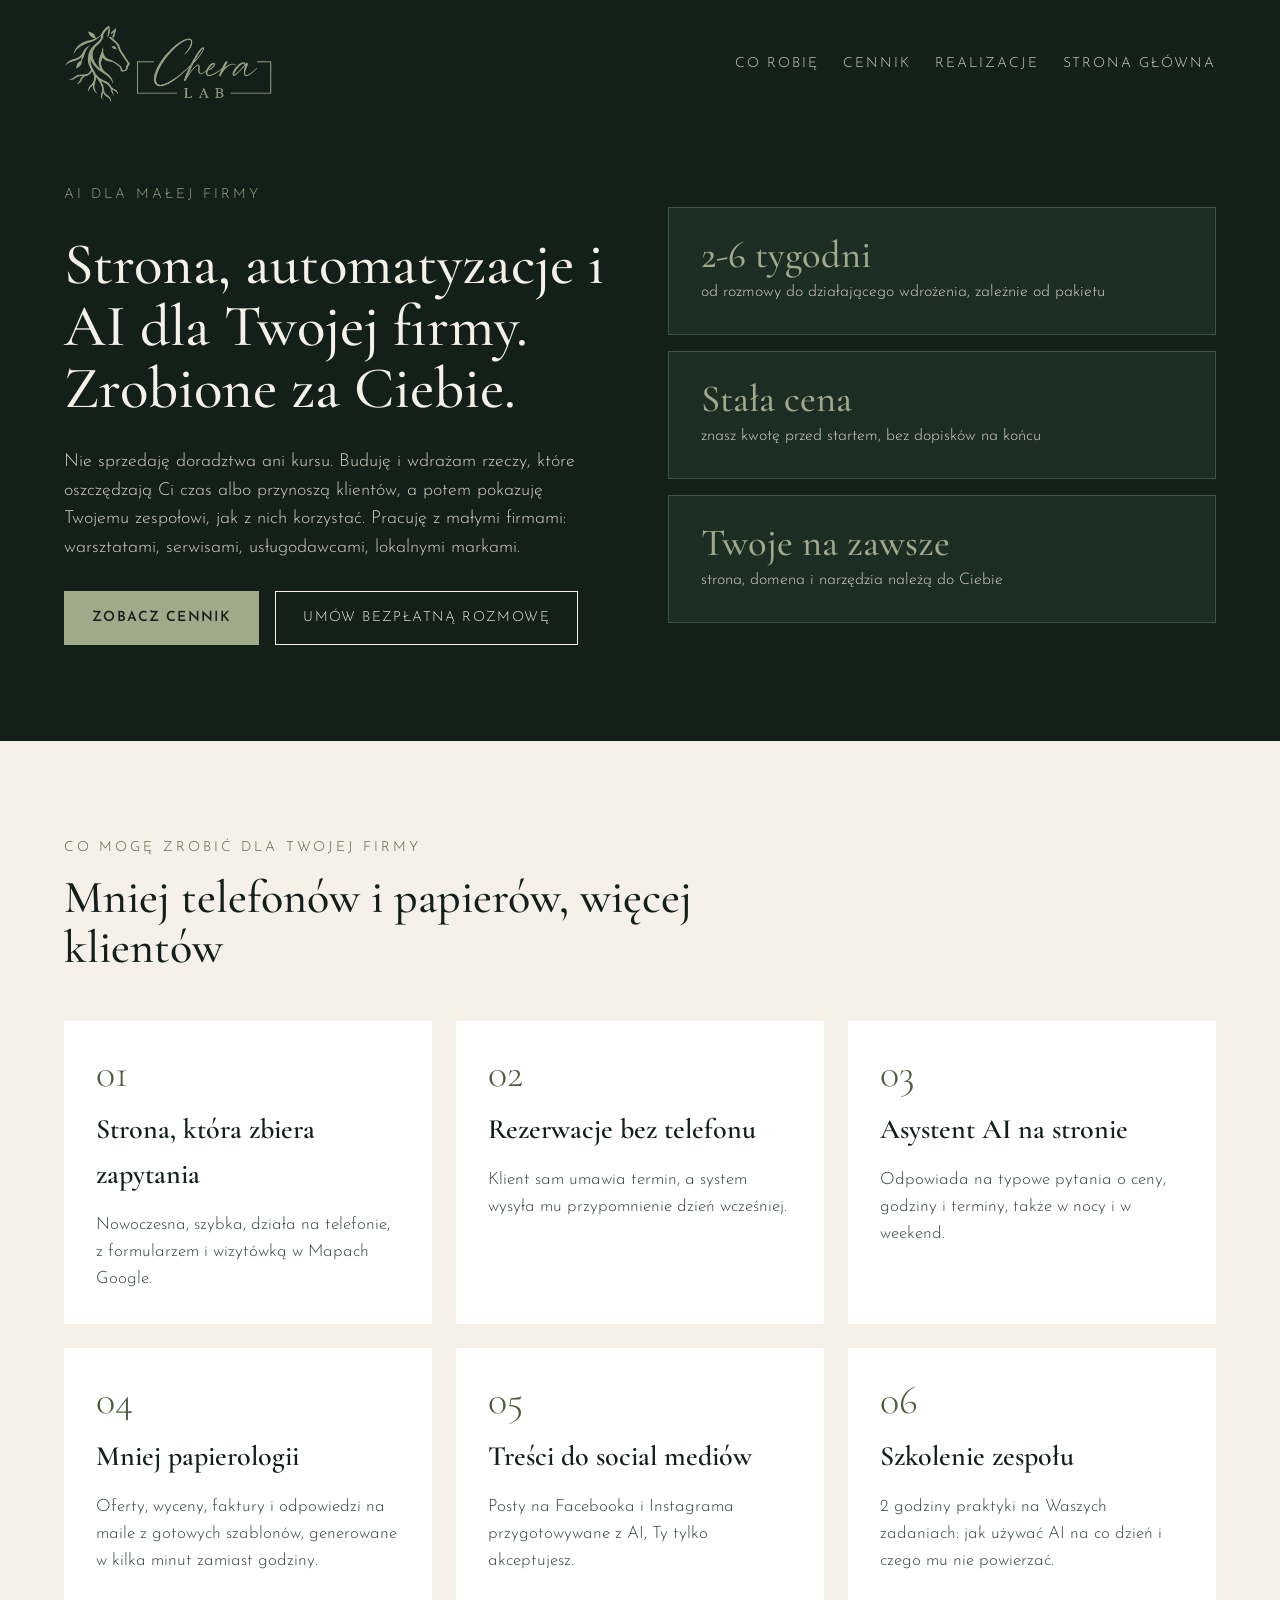
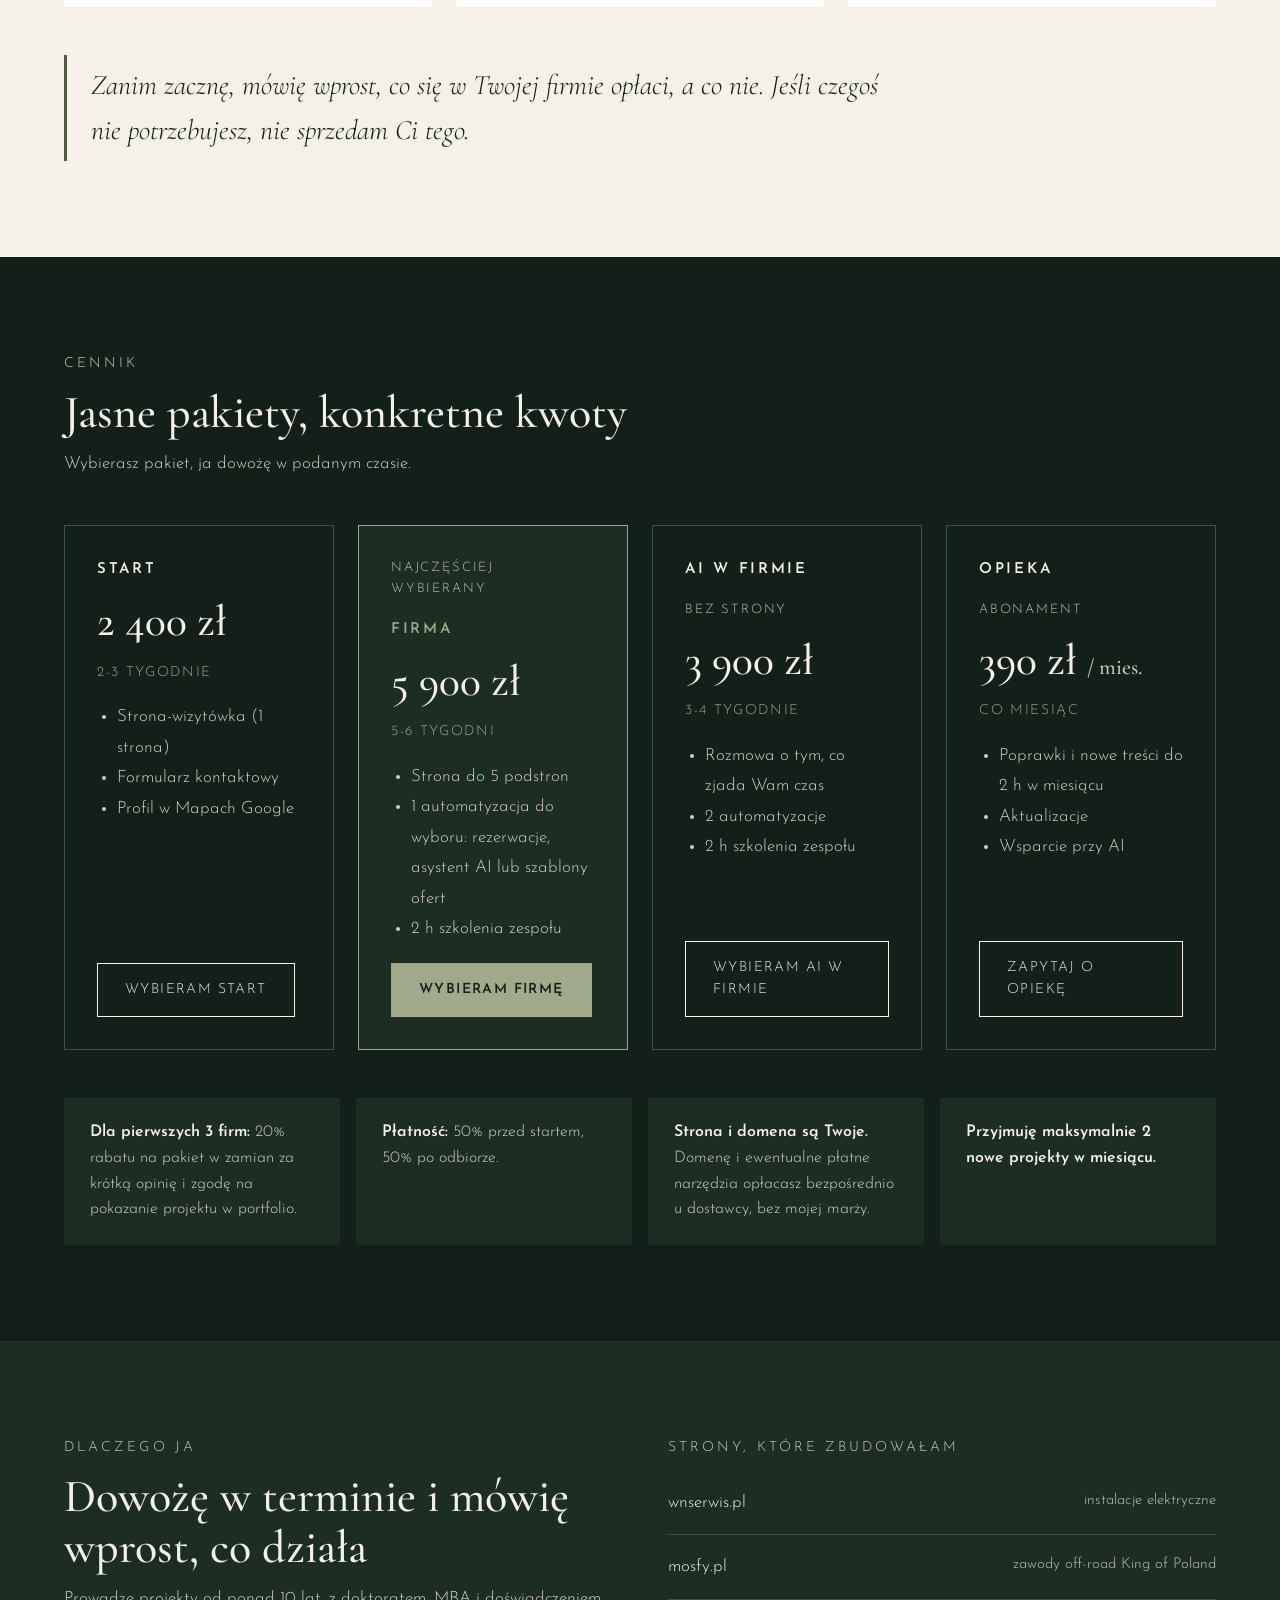
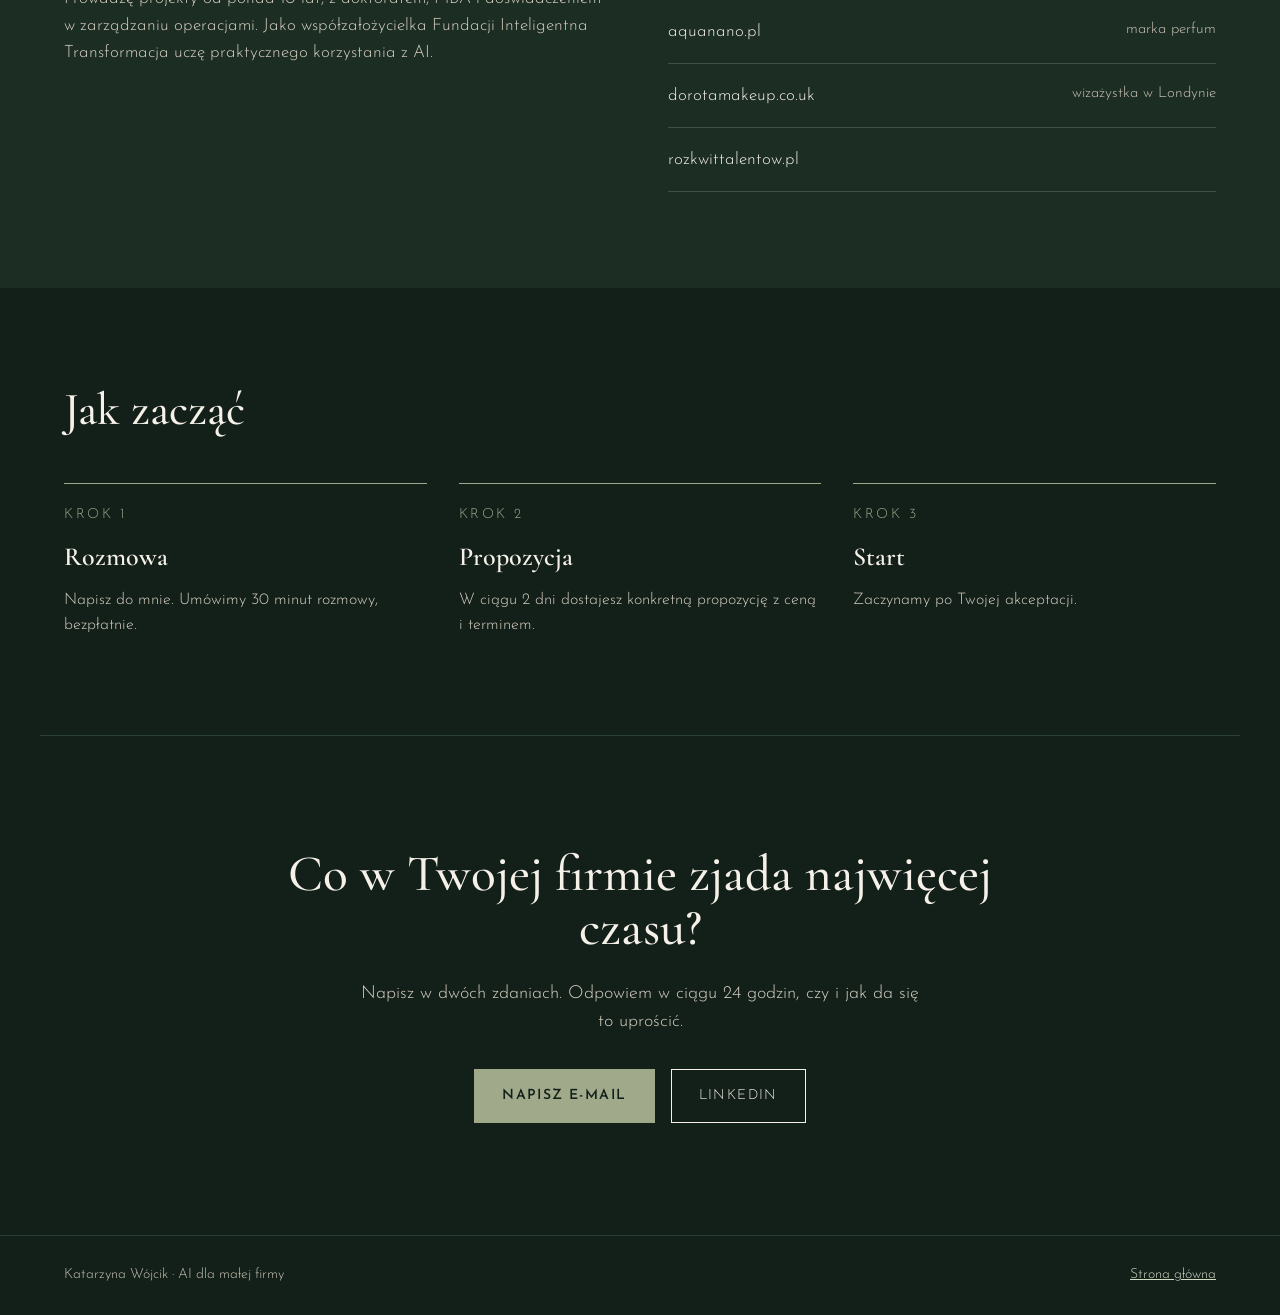
==== ai-dla-firm.html @ c008fa51 "Chera Lab - strona przeniesiona z galeria/strona Co-Authored-By: Claude Opus 5.5 <noreply@anthropic." ====
<!DOCTYPE html>
<html lang="pl">
<head>
<meta charset="UTF-8">
<link rel="icon" type="image/png" href="img/favicon-64.png">
<link rel="apple-touch-icon" href="img/favicon-180.png">
<meta name="viewport" content="width=device-width, initial-scale=1">
<title>AI dla małej firmy · Chera Lab</title>
<meta name="description" content="Strona, automatyzacje i AI dla małej firmy - zrobione za Ciebie, w kilka tygodni, w stałej cenie. Katarzyna Wójcik.">
<meta name="theme-color" content="#13201a">
<link rel="preconnect" href="https://fonts.googleapis.com">
<link rel="preconnect" href="https://fonts.gstatic.com" crossorigin>
<link href="https://fonts.googleapis.com/css2?family=Cormorant+Garamond:ital,wght@0,400;0,500;0,600;1,400&family=Josefin+Sans:wght@300;400;600&display=swap" rel="stylesheet">
<style>
:root{
  --accent:#a0aa8b;
  --bg:#13201a;--bg-2:#1c2d24;--bg-3:#22362b;--bg-4:#2a4033;
  --line:#3c5446;
  --ink:#f5f0e8;--muted:#d6cfc1;--soft:#c9c2b4;
  --cream:#f5f0e8;--brown:#4d5a3c;--text-dark:#33443a;
  --serif:'Cormorant Garamond',Georgia,serif;
  --sans:'Josefin Sans',system-ui,sans-serif;
}
*{box-sizing:border-box;margin:0;padding:0}
html{scroll-behavior:smooth;scroll-padding-top:24px}
body{background:var(--bg);color:var(--ink);font-family:var(--sans);font-weight:300;font-size:17px;line-height:1.6;-webkit-font-smoothing:antialiased}
img{display:block;max-width:100%}
a{color:#d3d9c4}a:hover{color:var(--ink)}
:focus-visible{outline:2px solid var(--accent);outline-offset:3px}
.wrap{max-width:1200px;margin:0 auto;padding-inline:24px}
.eyebrow{font-size:14px;letter-spacing:.22em;text-transform:uppercase;color:var(--accent)}
h1,h2,h3{font-family:var(--serif);font-weight:500}
h2{font-size:clamp(2rem,3.6vw,3rem);line-height:1.1}
.lead{font-size:18px;color:var(--muted);max-width:560px}
.btns{display:flex;flex-wrap:wrap;gap:16px}
.btn{display:inline-block;padding:16px 28px;text-decoration:none;letter-spacing:.1em;text-transform:uppercase;font-size:14px;min-height:48px;transition:background .25s,color .25s,border-color .25s}
.btn.solid{background:var(--accent);color:var(--bg);font-weight:600}
.btn.solid:hover{background:var(--ink);color:var(--bg)}
.btn.line{border:1px solid var(--ink);color:var(--ink);padding:15px 27px}
.btn.line:hover{border-color:var(--accent);color:var(--accent)}

header .wrap{padding-block:24px;display:flex;flex-wrap:wrap;justify-content:space-between;align-items:center;gap:16px}
.brand img{height:80px;width:auto}
nav{display:flex;flex-wrap:wrap;gap:24px;font-size:14px;letter-spacing:.14em;text-transform:uppercase}
nav a{text-decoration:none}
@media (max-width:640px){nav .hide-m{display:none}}

.hero{display:grid;grid-template-columns:repeat(auto-fit,minmax(320px,1fr));gap:56px;align-items:center;padding-block:56px 96px}
.hero-txt{display:flex;flex-direction:column;gap:28px}
.hero h1{font-size:clamp(2.5rem,4.6vw,3.9rem);line-height:1.05}
.motto{font-family:var(--serif);font-style:italic;font-size:22px;color:var(--soft)}
.facts{display:grid;gap:16px}
.facts div{border:1px solid var(--line);background:var(--bg-2);padding:28px 32px;display:flex;flex-direction:column;gap:6px}
.facts b{font-family:var(--serif);font-size:clamp(2rem,3vw,2.6rem);font-weight:500;line-height:1;color:var(--accent)}
.facts span{color:var(--muted);font-size:16px}

.light{background:var(--cream);color:var(--bg)}
.light .wrap{padding-block:96px;display:flex;flex-direction:column;gap:48px}
.light .eyebrow{color:var(--brown)}
.sec-head{display:flex;flex-direction:column;gap:12px;max-width:720px}
.types{display:grid;grid-template-columns:repeat(auto-fit,minmax(280px,1fr));gap:24px}
.types article{background:#fff;padding:32px;display:flex;flex-direction:column;gap:14px}
.types .n{font-family:var(--serif);font-size:40px;color:var(--brown);line-height:1}
.types h3{font-weight:600;font-size:28px}
.types p{color:var(--text-dark)}
.honest{border-left:3px solid var(--brown);padding:8px 0 8px 24px;font-family:var(--serif);font-size:clamp(1.4rem,2.2vw,1.8rem);font-style:italic;max-width:820px}

.pakiety{padding-block:96px;display:flex;flex-direction:column;gap:48px}
.pakiety .sec-head p{color:var(--muted)}
.packs{display:grid;grid-template-columns:repeat(auto-fit,minmax(250px,1fr));gap:24px}
.pack{border:1px solid var(--line);padding:32px;display:flex;flex-direction:column;gap:18px}
.pack.star{border-color:var(--accent);background:var(--bg-2)}
.pack h4{font-size:15px;letter-spacing:.18em;text-transform:uppercase;font-weight:600}
.pack .tag{font-size:13px;letter-spacing:.14em;text-transform:uppercase;color:var(--soft)}
.pack.star h4{color:var(--accent)}
.price{font-family:var(--serif);font-size:clamp(2.2rem,3.4vw,2.75rem);font-weight:500;line-height:1;white-space:nowrap}
.price small{font-size:.5em;color:var(--muted)}
.time{font-size:14px;letter-spacing:.12em;text-transform:uppercase;color:var(--accent)}
.pack ul{padding-left:20px;line-height:1.8;color:var(--muted);flex-grow:1}
.pack .btn{align-self:flex-start}
.rules{list-style:none;display:grid;grid-template-columns:repeat(auto-fit,minmax(260px,1fr));gap:16px}
.rules li{background:var(--bg-2);padding:22px 26px;color:var(--muted);font-size:16px}
.rules b{color:var(--ink);font-weight:600}

.ja{background:var(--bg-2)}
.ja .wrap{padding-block:96px;display:grid;grid-template-columns:repeat(auto-fit,minmax(320px,1fr));gap:56px;align-items:start}
.ja p{color:var(--muted)}
.real{list-style:none;display:flex;flex-direction:column}
.real li{border-bottom:1px solid var(--line)}
.real a{display:flex;justify-content:space-between;gap:16px;padding:18px 0;text-decoration:none;color:var(--ink)}
.real a:hover{color:var(--accent)}
.real span{color:var(--soft);font-size:15px;text-align:right}

.jak .wrap{padding-block:96px;display:flex;flex-direction:column;gap:48px}
.steps{list-style:none;display:grid;grid-template-columns:repeat(auto-fit,minmax(240px,1fr));gap:32px}
.steps li{display:flex;flex-direction:column;gap:10px;border-top:1px solid var(--accent);padding-top:20px}
.steps .k{font-size:14px;letter-spacing:.18em;color:var(--accent)}
.steps strong{font-family:var(--serif);font-size:26px;font-weight:600}
.steps span:last-child{font-size:16px;color:var(--muted)}

.kontakt{padding-block:112px;display:flex;flex-direction:column;align-items:center;text-align:center;gap:24px;border-top:1px solid var(--bg-4)}
.kontakt h2{font-size:clamp(2.2rem,4vw,3.4rem);max-width:760px;line-height:1.05}
.kontakt p{color:var(--muted);max-width:560px;font-size:18px}
.kontakt .btns{justify-content:center;padding-top:8px}
footer{border-top:1px solid var(--bg-4)}
footer .wrap{padding-block:28px;display:flex;flex-wrap:wrap;justify-content:space-between;gap:12px;font-size:14px;color:var(--soft)}
</style>
</head>
<body>

<header>
  <div class="wrap">
    <a class="brand" href="index.html"><img src="img/logo-chera-lab-poziome.png" alt="Chera Lab - strona główna" width="1571" height="600"></a>
    <nav aria-label="Menu">
      <a class="hide-m" href="#co-robie">Co robię</a>
      <a class="hide-m" href="#cennik">Cennik</a>
      <a class="hide-m" href="#dlaczego-ja">Realizacje</a>
      <a href="index.html">Strona główna</a>
    </nav>
  </div>
</header>

<main>
<section class="wrap hero">
  <div class="hero-txt">
    <p class="eyebrow">AI dla małej firmy</p>
    <h1>Strona, automatyzacje i AI dla Twojej firmy. Zrobione za Ciebie.</h1>
    <p class="lead">Nie sprzedaję doradztwa ani kursu. Buduję i wdrażam rzeczy, które oszczędzają Ci czas albo przynoszą klientów, a potem pokazuję Twojemu zespołowi, jak z nich korzystać. Pracuję z małymi firmami: warsztatami, serwisami, usługodawcami, lokalnymi markami.</p>
    <div class="btns">
      <a class="btn solid" href="#cennik">Zobacz cennik</a>
      <a class="btn line" href="#kontakt">Umów bezpłatną rozmowę</a>
    </div>
  </div>
  <div class="facts">
    <div><b>2-6 tygodni</b><span>od rozmowy do działającego wdrożenia, zależnie od pakietu</span></div>
    <div><b>Stała cena</b><span>znasz kwotę przed startem, bez dopisków na końcu</span></div>
    <div><b>Twoje na zawsze</b><span>strona, domena i narzędzia należą do Ciebie</span></div>
  </div>
</section>

<section class="light" id="co-robie">
  <div class="wrap">
    <div class="sec-head">
      <p class="eyebrow">Co mogę zrobić dla Twojej firmy</p>
      <h2>Mniej telefonów i papierów, więcej klientów</h2>
    </div>
    <div class="types">
      <article><p class="n">01</p><h3>Strona, która zbiera zapytania</h3><p>Nowoczesna, szybka, działa na telefonie, z formularzem i wizytówką w Mapach Google.</p></article>
      <article><p class="n">02</p><h3>Rezerwacje bez telefonu</h3><p>Klient sam umawia termin, a system wysyła mu przypomnienie dzień wcześniej.</p></article>
      <article><p class="n">03</p><h3>Asystent AI na stronie</h3><p>Odpowiada na typowe pytania o ceny, godziny i terminy, także w nocy i w weekend.</p></article>
      <article><p class="n">04</p><h3>Mniej papierologii</h3><p>Oferty, wyceny, faktury i odpowiedzi na maile z gotowych szablonów, generowane w kilka minut zamiast godziny.</p></article>
      <article><p class="n">05</p><h3>Treści do social mediów</h3><p>Posty na Facebooka i Instagrama przygotowywane z AI, Ty tylko akceptujesz.</p></article>
      <article><p class="n">06</p><h3>Szkolenie zespołu</h3><p>2 godziny praktyki na Waszych zadaniach: jak używać AI na co dzień i czego mu nie powierzać.</p></article>
    </div>
    <p class="honest">Zanim zacznę, mówię wprost, co się w Twojej firmie opłaci, a co nie. Jeśli czegoś nie potrzebujesz, nie sprzedam Ci tego.</p>
  </div>
</section>

<section class="wrap pakiety" id="cennik">
  <div class="sec-head">
    <p class="eyebrow">Cennik</p>
    <h2>Jasne pakiety, konkretne kwoty</h2>
    <p>Wybierasz pakiet, ja dowożę w podanym czasie.</p>
  </div>
  <div class="packs">
    <article class="pack">
      <h4>Start</h4>
      <p class="price">2 400 zł</p>
      <p class="time">2-3 tygodnie</p>
      <ul><li>Strona-wizytówka (1 strona)</li><li>Formularz kontaktowy</li><li>Profil w Mapach Google</li></ul>
      <a class="btn line" href="mailto:katarzynawojcik1@gmail.com?subject=AI%20dla%20mojej%20firmy%20-%20pakiet%20Start">Wybieram Start</a>
    </article>
    <article class="pack star">
      <p class="tag">Najczęściej wybierany</p>
      <h4>Firma</h4>
      <p class="price">5 900 zł</p>
      <p class="time">5-6 tygodni</p>
      <ul><li>Strona do 5 podstron</li><li>1 automatyzacja do wyboru: rezerwacje, asystent AI lub szablony ofert</li><li>2 h szkolenia zespołu</li></ul>
      <a class="btn solid" href="mailto:katarzynawojcik1@gmail.com?subject=AI%20dla%20mojej%20firmy%20-%20pakiet%20Firma">Wybieram Firmę</a>
    </article>
    <article class="pack">
      <h4>AI w firmie</h4>
      <p class="tag">bez strony</p>
      <p class="price">3 900 zł</p>
      <p class="time">3-4 tygodnie</p>
      <ul><li>Rozmowa o tym, co zjada Wam czas</li><li>2 automatyzacje</li><li>2 h szkolenia zespołu</li></ul>
      <a class="btn line" href="mailto:katarzynawojcik1@gmail.com?subject=AI%20dla%20mojej%20firmy%20-%20pakiet%20AI%20w%20firmie">Wybieram AI w firmie</a>
    </article>
    <article class="pack">
      <h4>Opieka</h4>
      <p class="tag">abonament</p>
      <p class="price">390 zł <small>/ mies.</small></p>
      <p class="time">co miesiąc</p>
      <ul><li>Poprawki i nowe treści do 2 h w miesiącu</li><li>Aktualizacje</li><li>Wsparcie przy AI</li></ul>
      <a class="btn line" href="mailto:katarzynawojcik1@gmail.com?subject=AI%20dla%20mojej%20firmy%20-%20Opieka">Zapytaj o opiekę</a>
    </article>
  </div>
  <ul class="rules">
    <li><b>Dla pierwszych 3 firm:</b> 20% rabatu na pakiet w zamian za krótką opinię i zgodę na pokazanie projektu w portfolio.</li>
    <li><b>Płatność:</b> 50% przed startem, 50% po odbiorze.</li>
    <li><b>Strona i domena są Twoje.</b> Domenę i ewentualne płatne narzędzia opłacasz bezpośrednio u dostawcy, bez mojej marży.</li>
    <li><b>Przyjmuję maksymalnie 2 nowe projekty w miesiącu.</b></li>
  </ul>
</section>

<section class="ja" id="dlaczego-ja">
  <div class="wrap">
    <div class="sec-head">
      <p class="eyebrow">Dlaczego ja</p>
      <h2>Dowożę w terminie i mówię wprost, co działa</h2>
      <p>Prowadzę projekty od ponad 10 lat, z doktoratem, MBA i doświadczeniem w zarządzaniu operacjami. Jako współzałożycielka Fundacji Inteligentna Transformacja uczę praktycznego korzystania z AI.</p>
    </div>
    <div>
      <p class="eyebrow" style="margin-bottom:12px">Strony, które zbudowałam</p>
      <ul class="real">
        <li><a href="https://wnserwis.pl" target="_blank" rel="noopener">wnserwis.pl <span>instalacje elektryczne</span></a></li>
        <li><a href="https://mosfy.pl" target="_blank" rel="noopener">mosfy.pl <span>zawody off-road King of Poland</span></a></li>
        <li><a href="https://aquanano.pl" target="_blank" rel="noopener">aquanano.pl <span>marka perfum</span></a></li>
        <li><a href="https://dorotamakeup.co.uk" target="_blank" rel="noopener">dorotamakeup.co.uk <span>wizażystka w Londynie</span></a></li>
        <li><a href="https://rozkwittalentow.pl" target="_blank" rel="noopener">rozkwittalentow.pl <span></span></a></li>
      </ul>
    </div>
  </div>
</section>

<section class="jak">
  <div class="wrap">
    <h2>Jak zacząć</h2>
    <ol class="steps">
      <li><span class="k">KROK 1</span><strong>Rozmowa</strong><span>Napisz do mnie. Umówimy 30 minut rozmowy, bezpłatnie.</span></li>
      <li><span class="k">KROK 2</span><strong>Propozycja</strong><span>W ciągu 2 dni dostajesz konkretną propozycję z ceną i terminem.</span></li>
      <li><span class="k">KROK 3</span><strong>Start</strong><span>Zaczynamy po Twojej akceptacji.</span></li>
    </ol>
  </div>
</section>

<section class="wrap kontakt" id="kontakt">
  <h2>Co w Twojej firmie zjada najwięcej czasu?</h2>
  <p>Napisz w dwóch zdaniach. Odpowiem w ciągu 24 godzin, czy i jak da się to uprościć.</p>
  <div class="btns">
    <a class="btn solid" href="mailto:katarzynawojcik1@gmail.com?subject=AI%20dla%20mojej%20firmy">Napisz e-mail</a>
    <a class="btn line" href="https://www.linkedin.com/in/katarzynawojcik1">LinkedIn</a>
  </div>
</section>
</main>

<footer>
  <div class="wrap">
    <span>Katarzyna Wójcik · AI dla małej firmy</span>
    <a href="index.html">Strona główna</a>
  </div>
</footer>
</body>
</html>
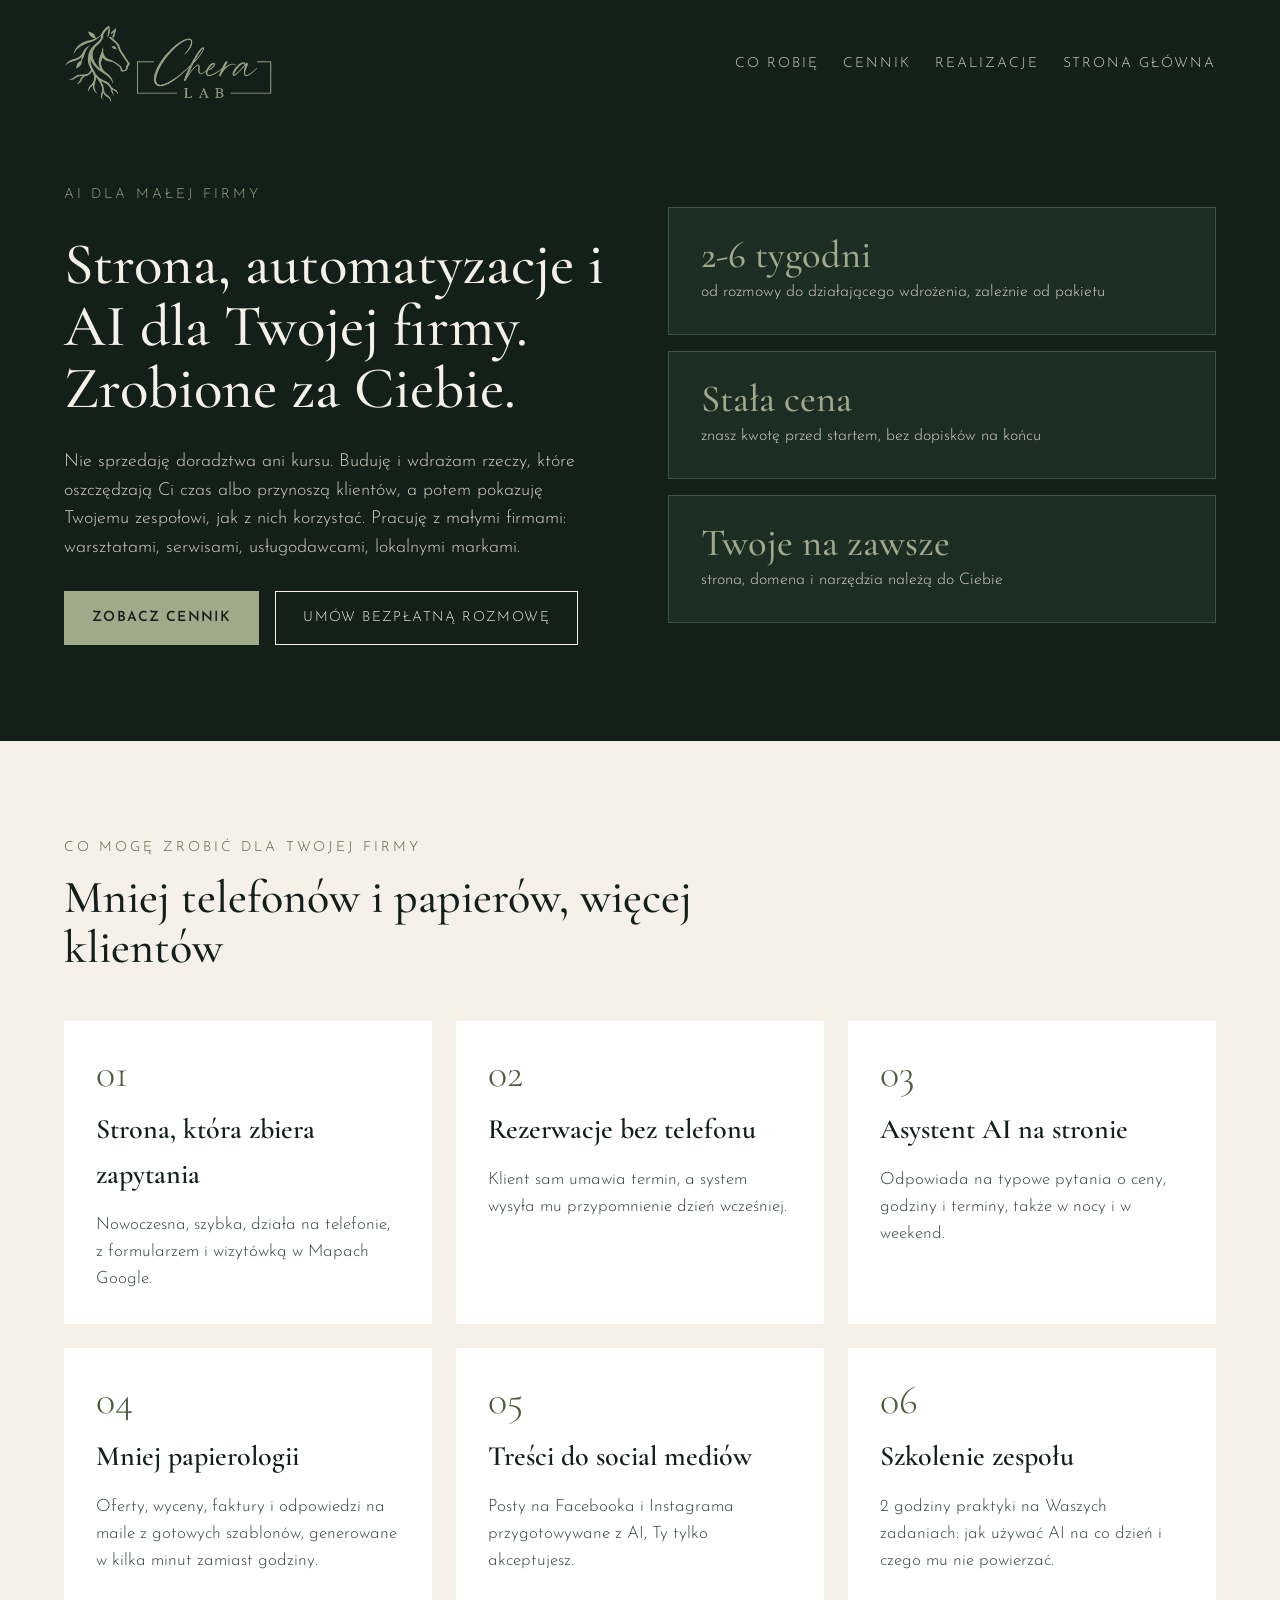
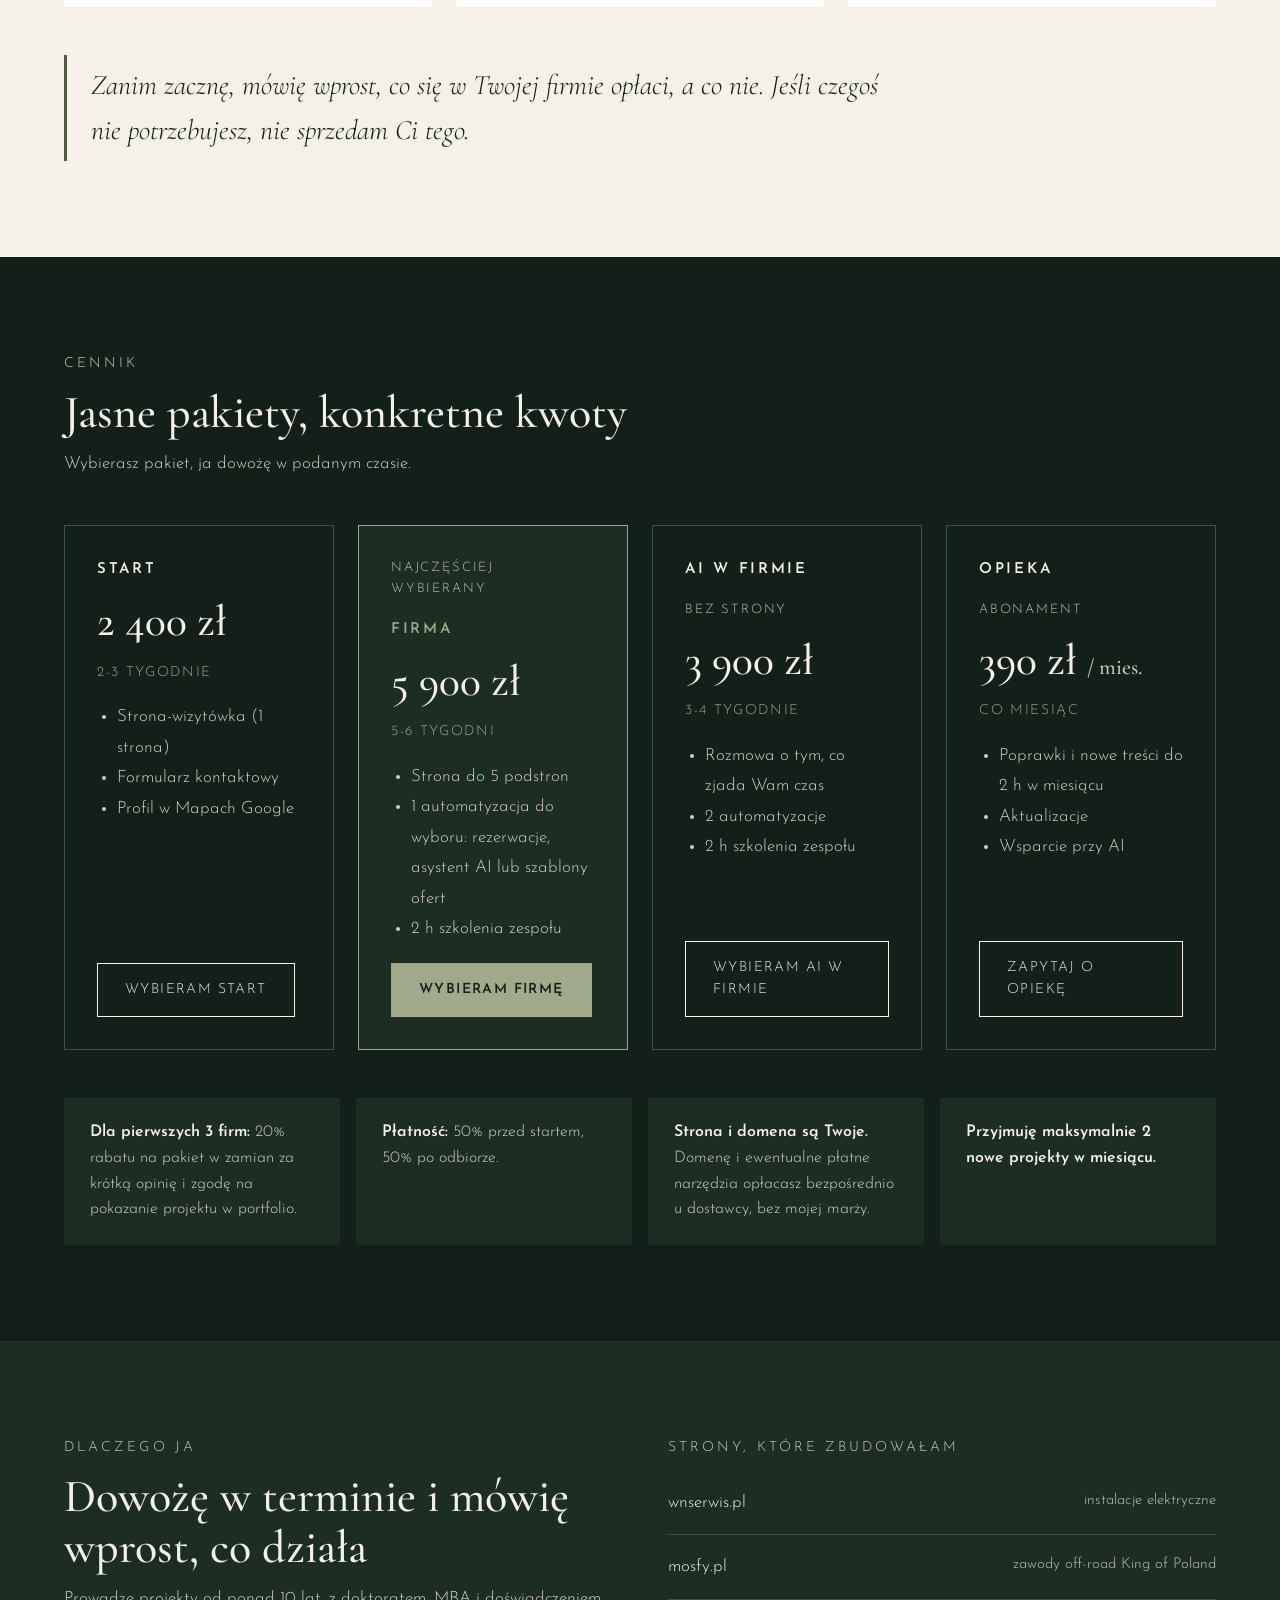
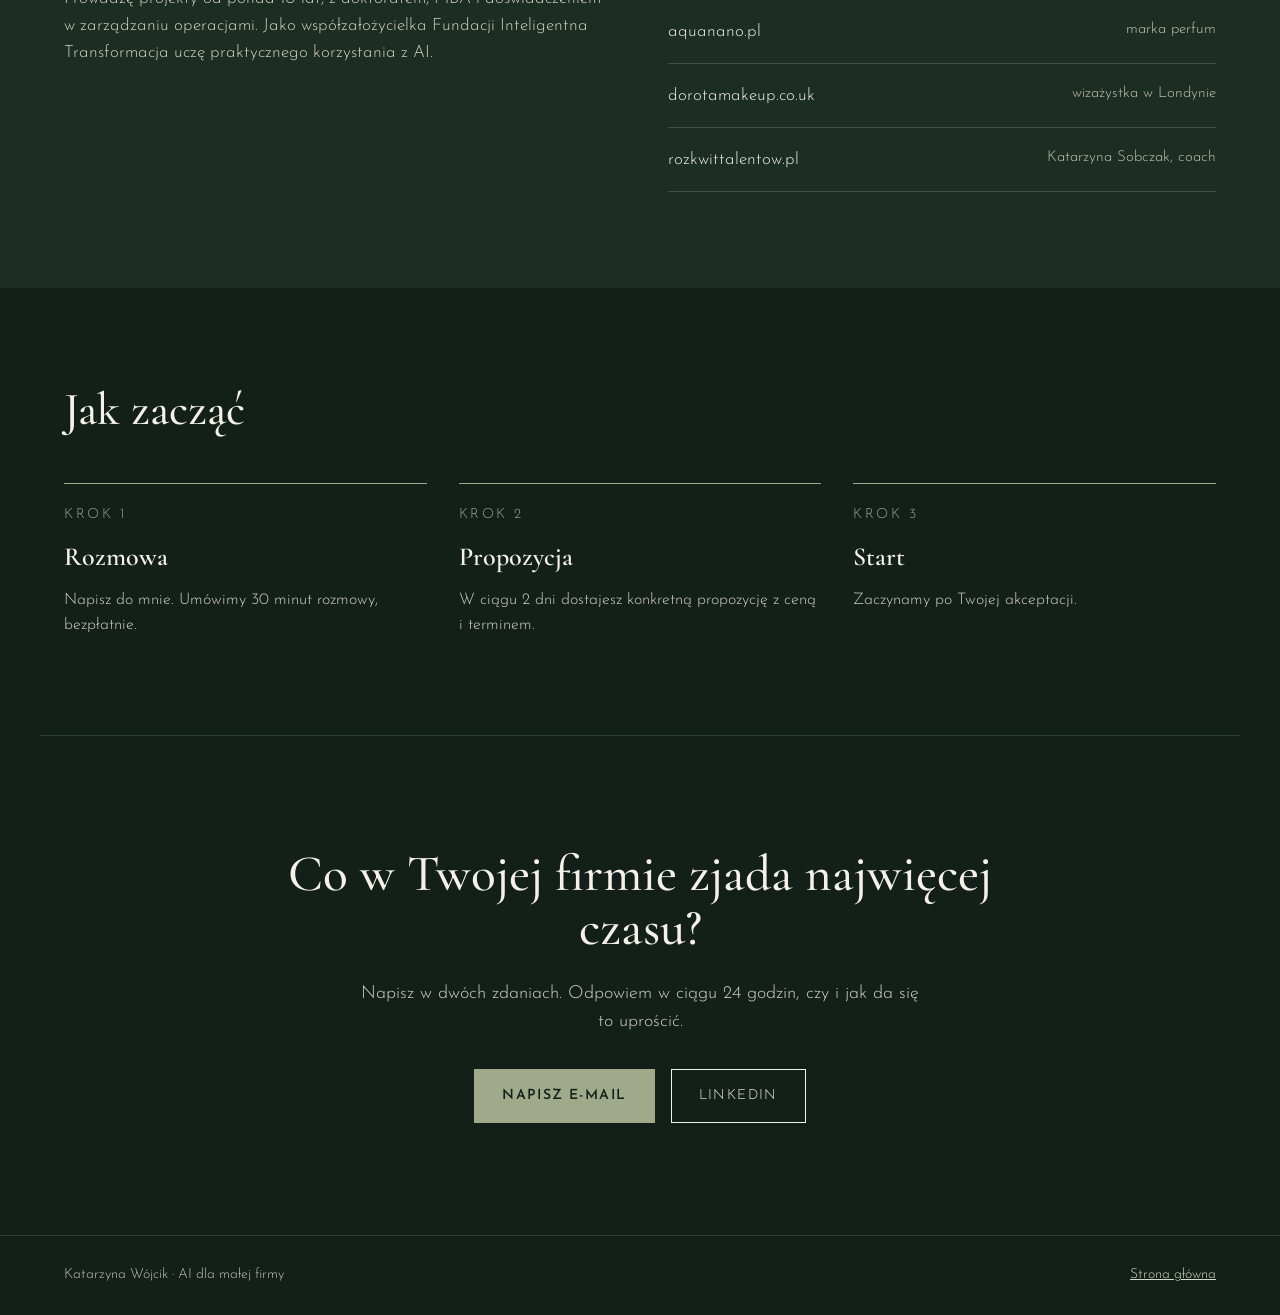
==== commit 42af7b38: "Hero: zdjęcie bez tła połączone ze znakiem, O mnie i rubryka razem, logo Web Design, Rozkwit Talentó" ====
--- a/ai-dla-firm.html
+++ b/ai-dla-firm.html
@@ -217,7 +217,7 @@
         <li><a href="https://mosfy.pl" target="_blank" rel="noopener">mosfy.pl <span>zawody off-road King of Poland</span></a></li>
         <li><a href="https://aquanano.pl" target="_blank" rel="noopener">aquanano.pl <span>marka perfum</span></a></li>
         <li><a href="https://dorotamakeup.co.uk" target="_blank" rel="noopener">dorotamakeup.co.uk <span>wizażystka w Londynie</span></a></li>
-        <li><a href="https://rozkwittalentow.pl" target="_blank" rel="noopener">rozkwittalentow.pl <span></span></a></li>
+        <li><a href="https://rozkwittalentow.pl" target="_blank" rel="noopener">rozkwittalentow.pl <span>Katarzyna Sobczak, coach</span></a></li>
       </ul>
     </div>
   </div>
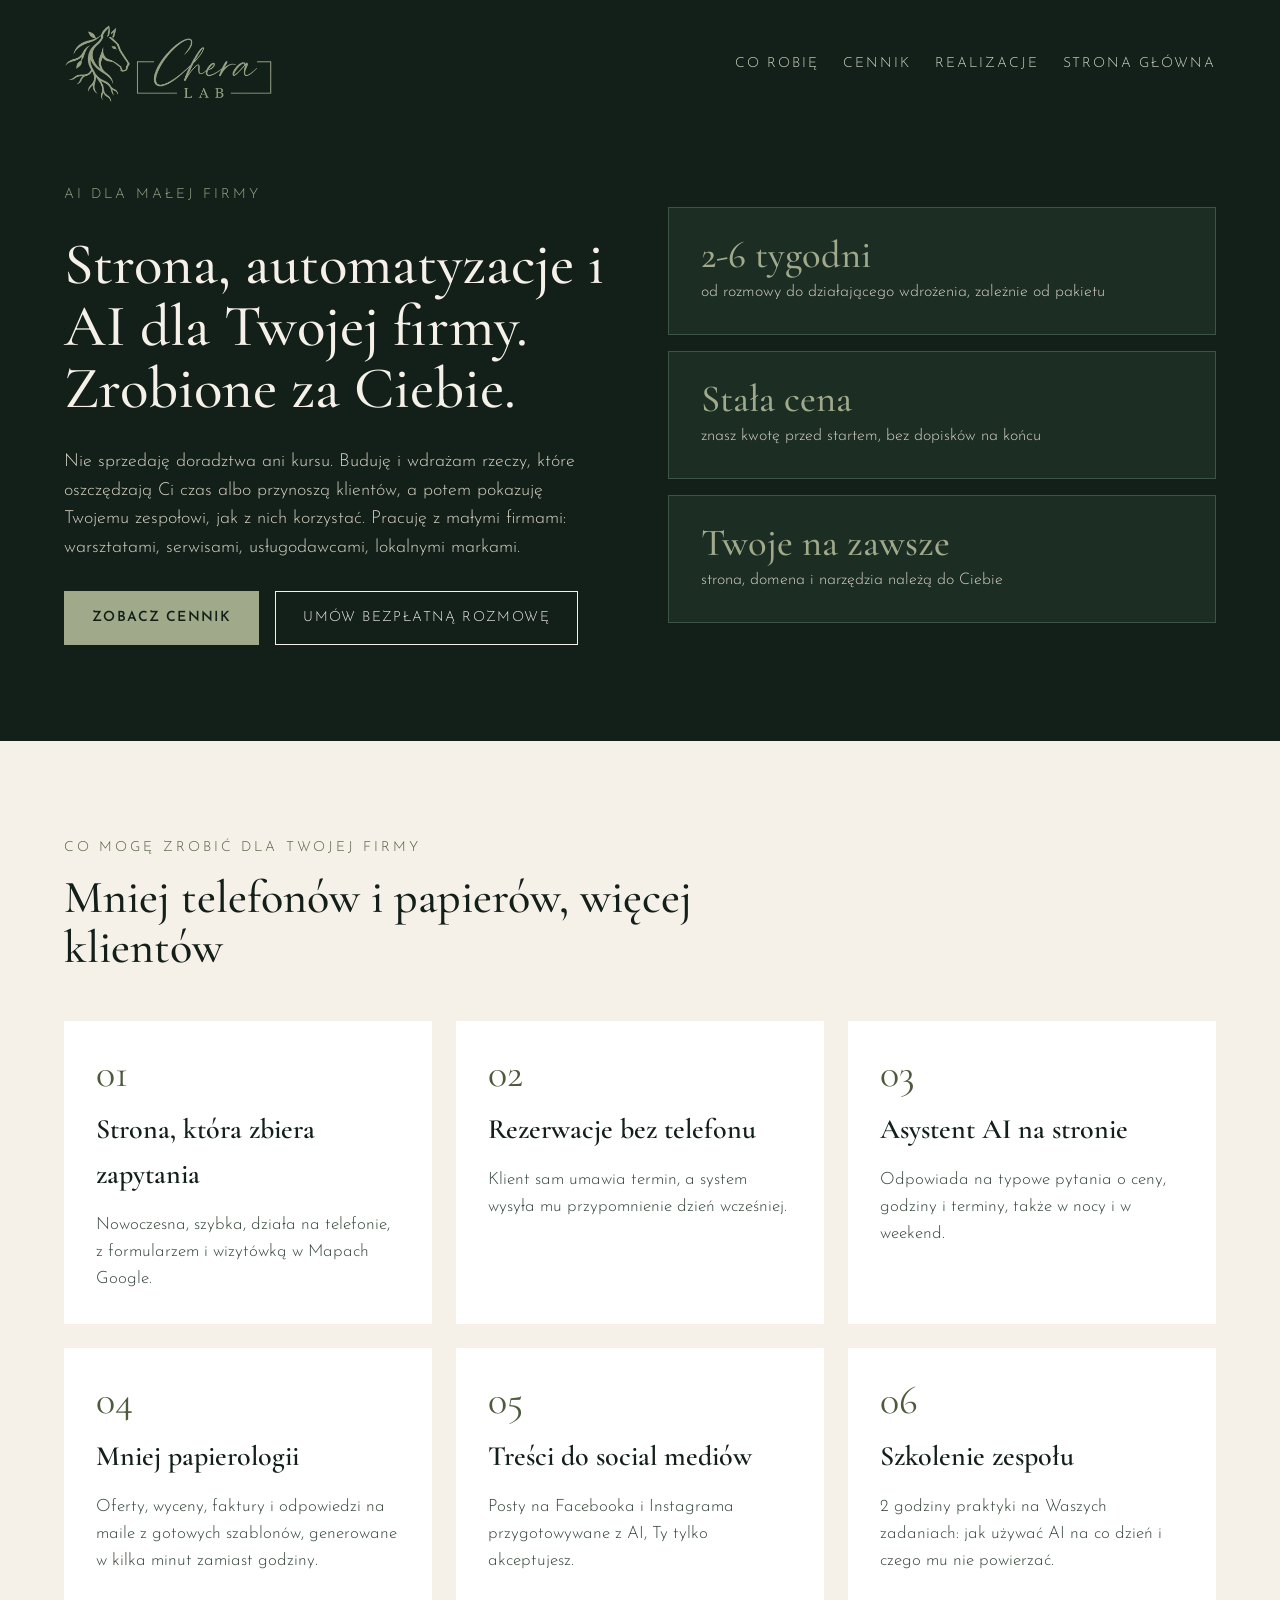
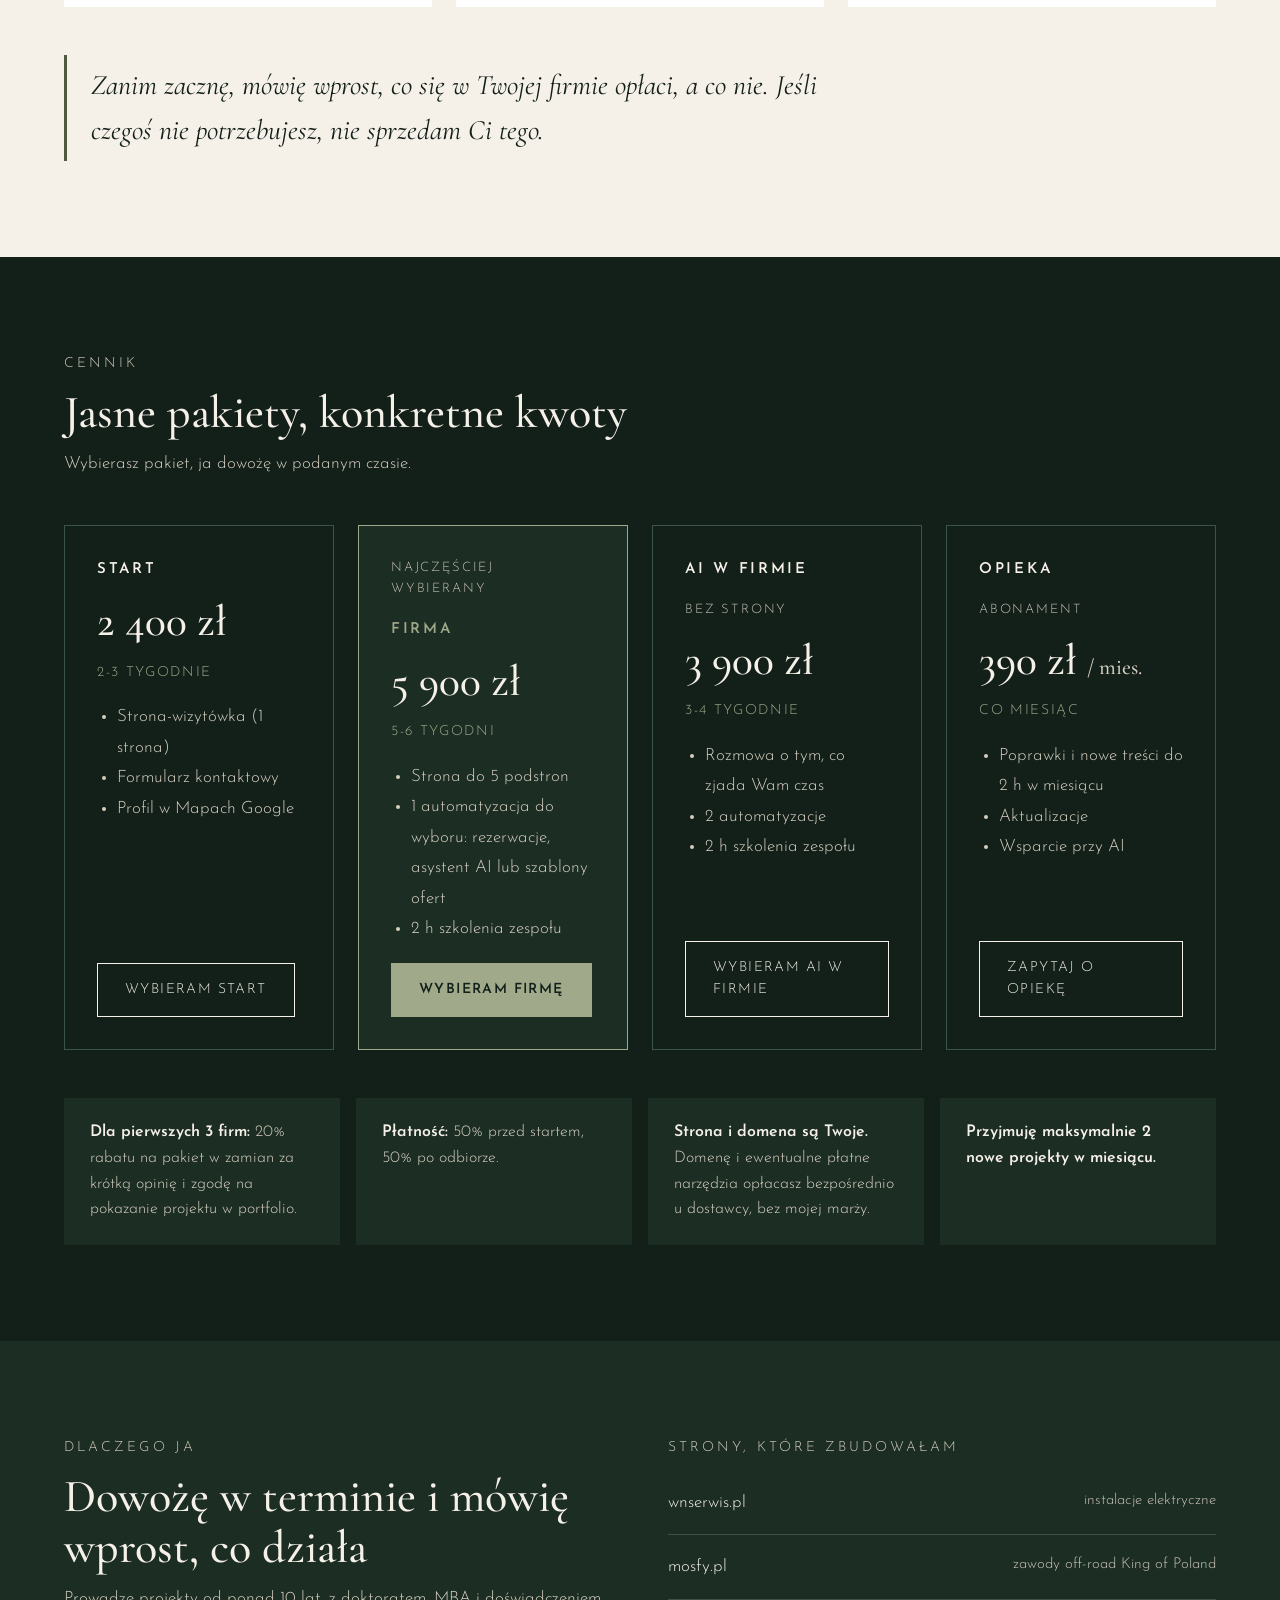
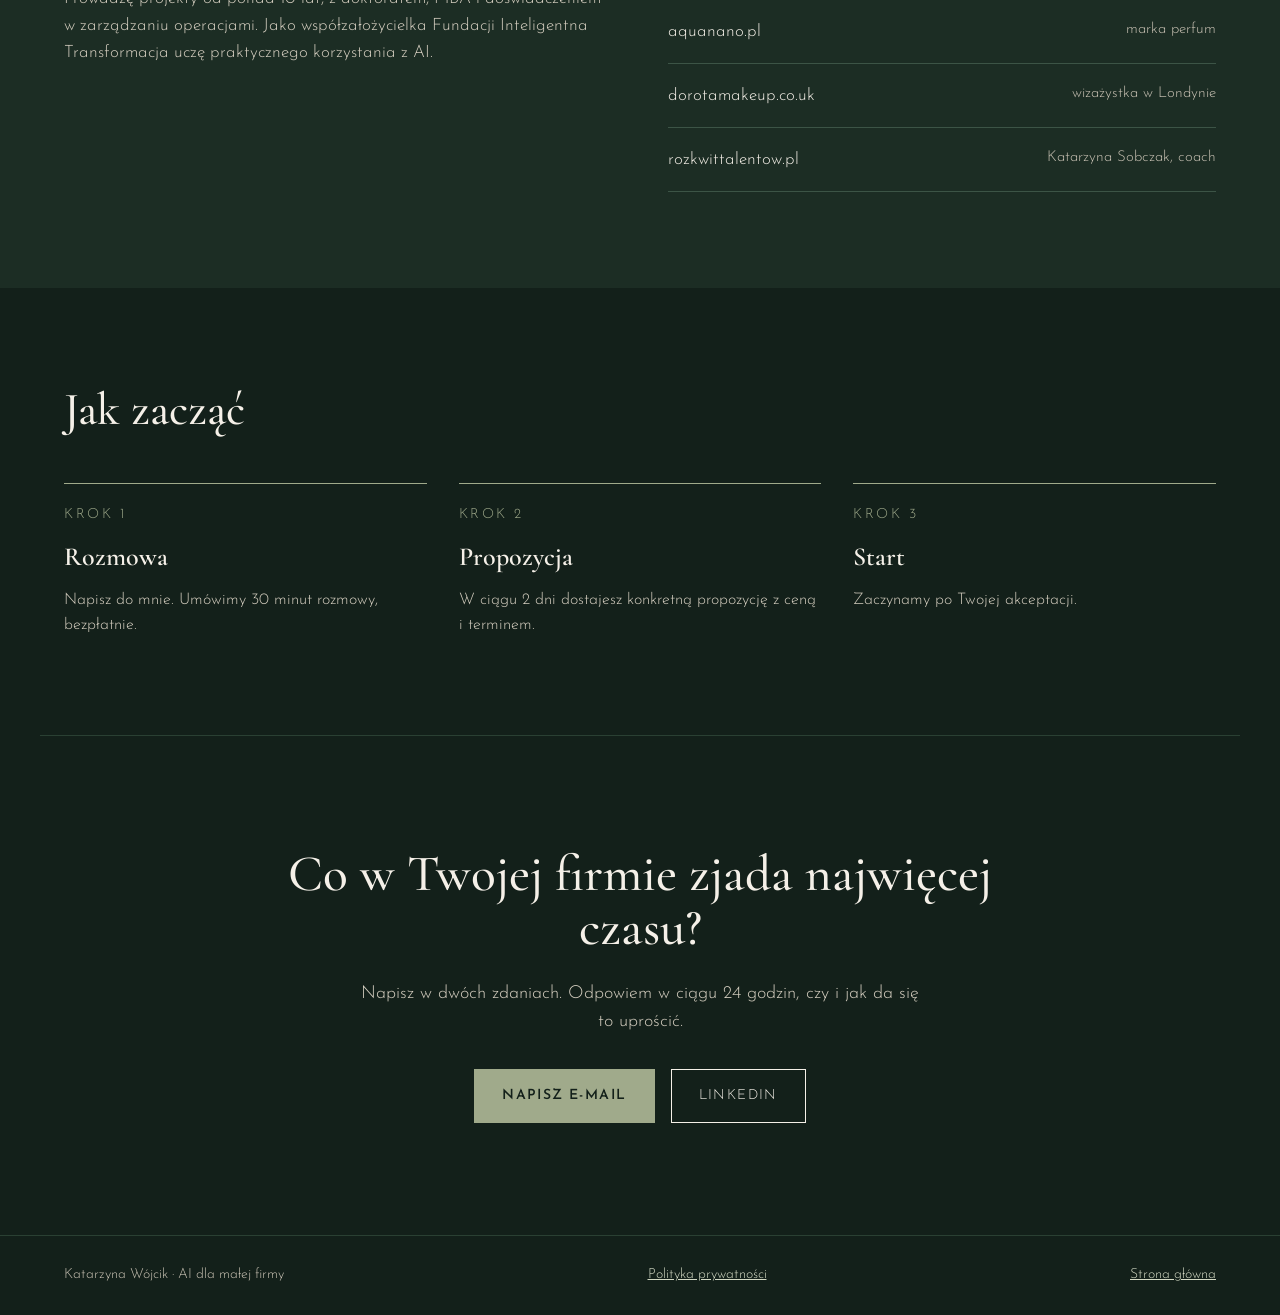
==== commit 1a9999c0: "Polityka prywatności PL/EN, fonty hostowane lokalnie (bez Google Fonts), linki w stopkach, sitemap C" ====
--- a/ai-dla-firm.html
+++ b/ai-dla-firm.html
@@ -8,9 +8,7 @@
 <title>AI dla małej firmy · Chera Lab</title>
 <meta name="description" content="Strona, automatyzacje i AI dla małej firmy - zrobione za Ciebie, w kilka tygodni, w stałej cenie. Katarzyna Wójcik.">
 <meta name="theme-color" content="#13201a">
-<link rel="preconnect" href="https://fonts.googleapis.com">
-<link rel="preconnect" href="https://fonts.gstatic.com" crossorigin>
-<link href="https://fonts.googleapis.com/css2?family=Cormorant+Garamond:ital,wght@0,400;0,500;0,600;1,400&family=Josefin+Sans:wght@300;400;600&display=swap" rel="stylesheet">
+<link rel="stylesheet" href="fonts.css">
 <style>
 :root{
   --accent:#a0aa8b;
@@ -105,6 +103,17 @@
 footer{border-top:1px solid var(--bg-4)}
 footer .wrap{padding-block:28px;display:flex;flex-wrap:wrap;justify-content:space-between;gap:12px;font-size:14px;color:var(--soft)}
 </style>
+<link rel="canonical" href="https://cheralab.eu/ai-dla-firm.html">
+<meta property="og:type" content="website">
+<meta property="og:site_name" content="Chera Lab">
+<meta property="og:locale" content="pl_PL">
+<meta property="og:url" content="https://cheralab.eu/ai-dla-firm.html">
+<meta property="og:title" content="AI dla małej firmy · Chera Lab">
+<meta property="og:description" content="Strona, automatyzacje i AI dla małej firmy - zrobione za Ciebie, w kilka tygodni, w stałej cenie. Katarzyna Wójcik.">
+<meta property="og:image" content="https://cheralab.eu/img/og-chera-lab.jpg">
+<meta property="og:image:width" content="1200">
+<meta property="og:image:height" content="630">
+<meta name="twitter:card" content="summary_large_image">
 </head>
 <body>
 
@@ -247,6 +256,7 @@
 <footer>
   <div class="wrap">
     <span>Katarzyna Wójcik · AI dla małej firmy</span>
+    <a href="polityka-prywatnosci.html">Polityka prywatności</a>
     <a href="index.html">Strona główna</a>
   </div>
 </footer>
--- a/fonts.css
+++ b/fonts.css
@@ -0,0 +1,144 @@
+@font-face {
+  font-family: 'Cormorant Garamond';
+  font-style: normal;
+  font-display: swap;
+  font-weight: 400;
+  src: url(fonts/cormorant-garamond-latin-ext-400-normal.woff2) format('woff2');
+  unicode-range: U+0100-02BA,U+02BD-02C5,U+02C7-02CC,U+02CE-02D7,U+02DD-02FF,U+0304,U+0308,U+0329,U+1D00-1DBF,U+1E00-1E9F,U+1EF2-1EFF,U+2020,U+20A0-20AB,U+20AD-20C0,U+2113,U+2C60-2C7F,U+A720-A7FF;
+}
+@font-face {
+  font-family: 'Cormorant Garamond';
+  font-style: normal;
+  font-display: swap;
+  font-weight: 400;
+  src: url(fonts/cormorant-garamond-latin-400-normal.woff2) format('woff2');
+  unicode-range: U+0000-00FF,U+0131,U+0152-0153,U+02BB-02BC,U+02C6,U+02DA,U+02DC,U+0304,U+0308,U+0329,U+2000-206F,U+20AC,U+2122,U+2191,U+2193,U+2212,U+2215,U+FEFF,U+FFFD;
+}
+@font-face {
+  font-family: 'Cormorant Garamond';
+  font-style: italic;
+  font-display: swap;
+  font-weight: 400;
+  src: url(fonts/cormorant-garamond-latin-ext-400-italic.woff2) format('woff2');
+  unicode-range: U+0100-02BA,U+02BD-02C5,U+02C7-02CC,U+02CE-02D7,U+02DD-02FF,U+0304,U+0308,U+0329,U+1D00-1DBF,U+1E00-1E9F,U+1EF2-1EFF,U+2020,U+20A0-20AB,U+20AD-20C0,U+2113,U+2C60-2C7F,U+A720-A7FF;
+}
+@font-face {
+  font-family: 'Cormorant Garamond';
+  font-style: italic;
+  font-display: swap;
+  font-weight: 400;
+  src: url(fonts/cormorant-garamond-latin-400-italic.woff2) format('woff2');
+  unicode-range: U+0000-00FF,U+0131,U+0152-0153,U+02BB-02BC,U+02C6,U+02DA,U+02DC,U+0304,U+0308,U+0329,U+2000-206F,U+20AC,U+2122,U+2191,U+2193,U+2212,U+2215,U+FEFF,U+FFFD;
+}
+@font-face {
+  font-family: 'Cormorant Garamond';
+  font-style: normal;
+  font-display: swap;
+  font-weight: 500;
+  src: url(fonts/cormorant-garamond-latin-ext-500-normal.woff2) format('woff2');
+  unicode-range: U+0100-02BA,U+02BD-02C5,U+02C7-02CC,U+02CE-02D7,U+02DD-02FF,U+0304,U+0308,U+0329,U+1D00-1DBF,U+1E00-1E9F,U+1EF2-1EFF,U+2020,U+20A0-20AB,U+20AD-20C0,U+2113,U+2C60-2C7F,U+A720-A7FF;
+}
+@font-face {
+  font-family: 'Cormorant Garamond';
+  font-style: normal;
+  font-display: swap;
+  font-weight: 500;
+  src: url(fonts/cormorant-garamond-latin-500-normal.woff2) format('woff2');
+  unicode-range: U+0000-00FF,U+0131,U+0152-0153,U+02BB-02BC,U+02C6,U+02DA,U+02DC,U+0304,U+0308,U+0329,U+2000-206F,U+20AC,U+2122,U+2191,U+2193,U+2212,U+2215,U+FEFF,U+FFFD;
+}
+@font-face {
+  font-family: 'Cormorant Garamond';
+  font-style: italic;
+  font-display: swap;
+  font-weight: 500;
+  src: url(fonts/cormorant-garamond-latin-ext-500-italic.woff2) format('woff2');
+  unicode-range: U+0100-02BA,U+02BD-02C5,U+02C7-02CC,U+02CE-02D7,U+02DD-02FF,U+0304,U+0308,U+0329,U+1D00-1DBF,U+1E00-1E9F,U+1EF2-1EFF,U+2020,U+20A0-20AB,U+20AD-20C0,U+2113,U+2C60-2C7F,U+A720-A7FF;
+}
+@font-face {
+  font-family: 'Cormorant Garamond';
+  font-style: italic;
+  font-display: swap;
+  font-weight: 500;
+  src: url(fonts/cormorant-garamond-latin-500-italic.woff2) format('woff2');
+  unicode-range: U+0000-00FF,U+0131,U+0152-0153,U+02BB-02BC,U+02C6,U+02DA,U+02DC,U+0304,U+0308,U+0329,U+2000-206F,U+20AC,U+2122,U+2191,U+2193,U+2212,U+2215,U+FEFF,U+FFFD;
+}
+@font-face {
+  font-family: 'Cormorant Garamond';
+  font-style: normal;
+  font-display: swap;
+  font-weight: 600;
+  src: url(fonts/cormorant-garamond-latin-ext-600-normal.woff2) format('woff2');
+  unicode-range: U+0100-02BA,U+02BD-02C5,U+02C7-02CC,U+02CE-02D7,U+02DD-02FF,U+0304,U+0308,U+0329,U+1D00-1DBF,U+1E00-1E9F,U+1EF2-1EFF,U+2020,U+20A0-20AB,U+20AD-20C0,U+2113,U+2C60-2C7F,U+A720-A7FF;
+}
+@font-face {
+  font-family: 'Cormorant Garamond';
+  font-style: normal;
+  font-display: swap;
+  font-weight: 600;
+  src: url(fonts/cormorant-garamond-latin-600-normal.woff2) format('woff2');
+  unicode-range: U+0000-00FF,U+0131,U+0152-0153,U+02BB-02BC,U+02C6,U+02DA,U+02DC,U+0304,U+0308,U+0329,U+2000-206F,U+20AC,U+2122,U+2191,U+2193,U+2212,U+2215,U+FEFF,U+FFFD;
+}
+@font-face {
+  font-family: 'Cormorant Garamond';
+  font-style: italic;
+  font-display: swap;
+  font-weight: 600;
+  src: url(fonts/cormorant-garamond-latin-ext-600-italic.woff2) format('woff2');
+  unicode-range: U+0100-02BA,U+02BD-02C5,U+02C7-02CC,U+02CE-02D7,U+02DD-02FF,U+0304,U+0308,U+0329,U+1D00-1DBF,U+1E00-1E9F,U+1EF2-1EFF,U+2020,U+20A0-20AB,U+20AD-20C0,U+2113,U+2C60-2C7F,U+A720-A7FF;
+}
+@font-face {
+  font-family: 'Cormorant Garamond';
+  font-style: italic;
+  font-display: swap;
+  font-weight: 600;
+  src: url(fonts/cormorant-garamond-latin-600-italic.woff2) format('woff2');
+  unicode-range: U+0000-00FF,U+0131,U+0152-0153,U+02BB-02BC,U+02C6,U+02DA,U+02DC,U+0304,U+0308,U+0329,U+2000-206F,U+20AC,U+2122,U+2191,U+2193,U+2212,U+2215,U+FEFF,U+FFFD;
+}
+@font-face {
+  font-family: 'Josefin Sans';
+  font-style: normal;
+  font-display: swap;
+  font-weight: 300;
+  src: url(fonts/josefin-sans-latin-ext-300-normal.woff2) format('woff2');
+  unicode-range: U+0100-02BA,U+02BD-02C5,U+02C7-02CC,U+02CE-02D7,U+02DD-02FF,U+0304,U+0308,U+0329,U+1D00-1DBF,U+1E00-1E9F,U+1EF2-1EFF,U+2020,U+20A0-20AB,U+20AD-20C0,U+2113,U+2C60-2C7F,U+A720-A7FF;
+}
+@font-face {
+  font-family: 'Josefin Sans';
+  font-style: normal;
+  font-display: swap;
+  font-weight: 300;
+  src: url(fonts/josefin-sans-latin-300-normal.woff2) format('woff2');
+  unicode-range: U+0000-00FF,U+0131,U+0152-0153,U+02BB-02BC,U+02C6,U+02DA,U+02DC,U+0304,U+0308,U+0329,U+2000-206F,U+20AC,U+2122,U+2191,U+2193,U+2212,U+2215,U+FEFF,U+FFFD;
+}
+@font-face {
+  font-family: 'Josefin Sans';
+  font-style: normal;
+  font-display: swap;
+  font-weight: 400;
+  src: url(fonts/josefin-sans-latin-ext-400-normal.woff2) format('woff2');
+  unicode-range: U+0100-02BA,U+02BD-02C5,U+02C7-02CC,U+02CE-02D7,U+02DD-02FF,U+0304,U+0308,U+0329,U+1D00-1DBF,U+1E00-1E9F,U+1EF2-1EFF,U+2020,U+20A0-20AB,U+20AD-20C0,U+2113,U+2C60-2C7F,U+A720-A7FF;
+}
+@font-face {
+  font-family: 'Josefin Sans';
+  font-style: normal;
+  font-display: swap;
+  font-weight: 400;
+  src: url(fonts/josefin-sans-latin-400-normal.woff2) format('woff2');
+  unicode-range: U+0000-00FF,U+0131,U+0152-0153,U+02BB-02BC,U+02C6,U+02DA,U+02DC,U+0304,U+0308,U+0329,U+2000-206F,U+20AC,U+2122,U+2191,U+2193,U+2212,U+2215,U+FEFF,U+FFFD;
+}
+@font-face {
+  font-family: 'Josefin Sans';
+  font-style: normal;
+  font-display: swap;
+  font-weight: 600;
+  src: url(fonts/josefin-sans-latin-ext-600-normal.woff2) format('woff2');
+  unicode-range: U+0100-02BA,U+02BD-02C5,U+02C7-02CC,U+02CE-02D7,U+02DD-02FF,U+0304,U+0308,U+0329,U+1D00-1DBF,U+1E00-1E9F,U+1EF2-1EFF,U+2020,U+20A0-20AB,U+20AD-20C0,U+2113,U+2C60-2C7F,U+A720-A7FF;
+}
+@font-face {
+  font-family: 'Josefin Sans';
+  font-style: normal;
+  font-display: swap;
+  font-weight: 600;
+  src: url(fonts/josefin-sans-latin-600-normal.woff2) format('woff2');
+  unicode-range: U+0000-00FF,U+0131,U+0152-0153,U+02BB-02BC,U+02C6,U+02DA,U+02DC,U+0304,U+0308,U+0329,U+2000-206F,U+20AC,U+2122,U+2191,U+2193,U+2212,U+2215,U+FEFF,U+FFFD;
+}
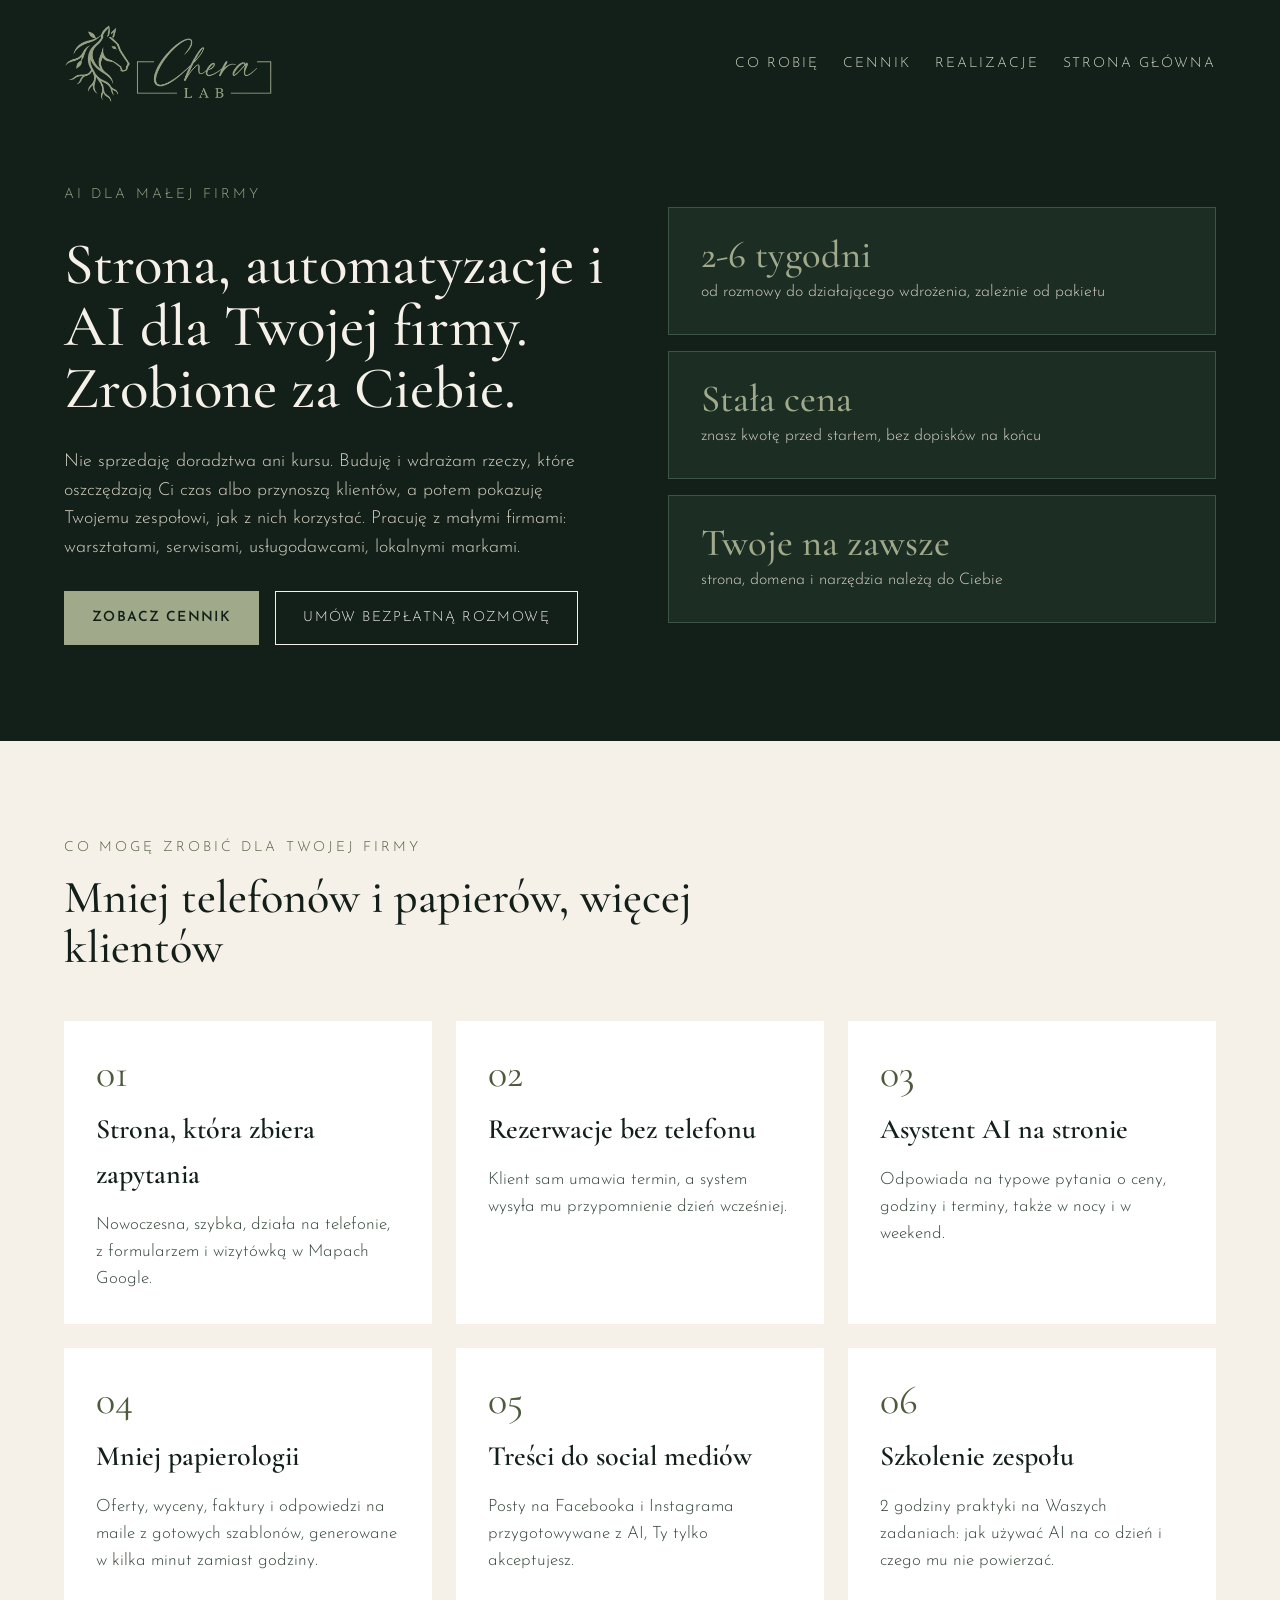
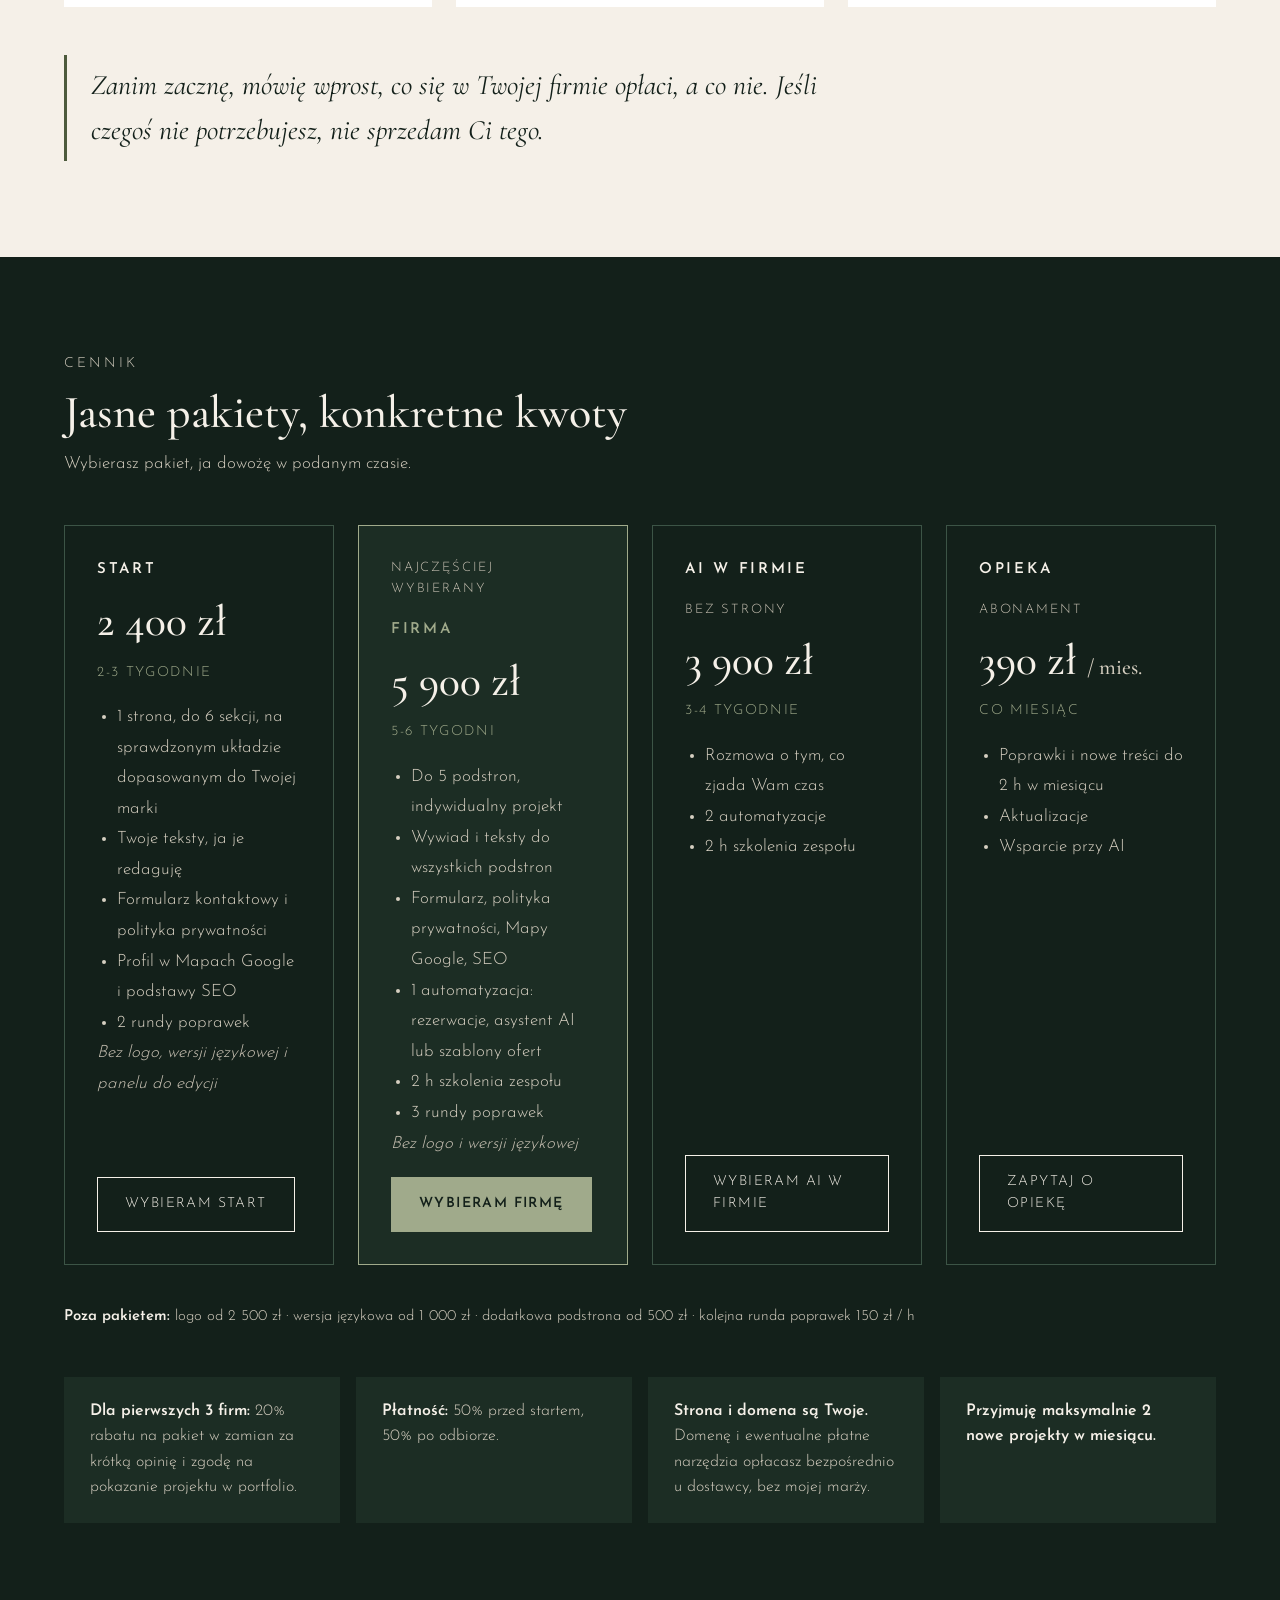
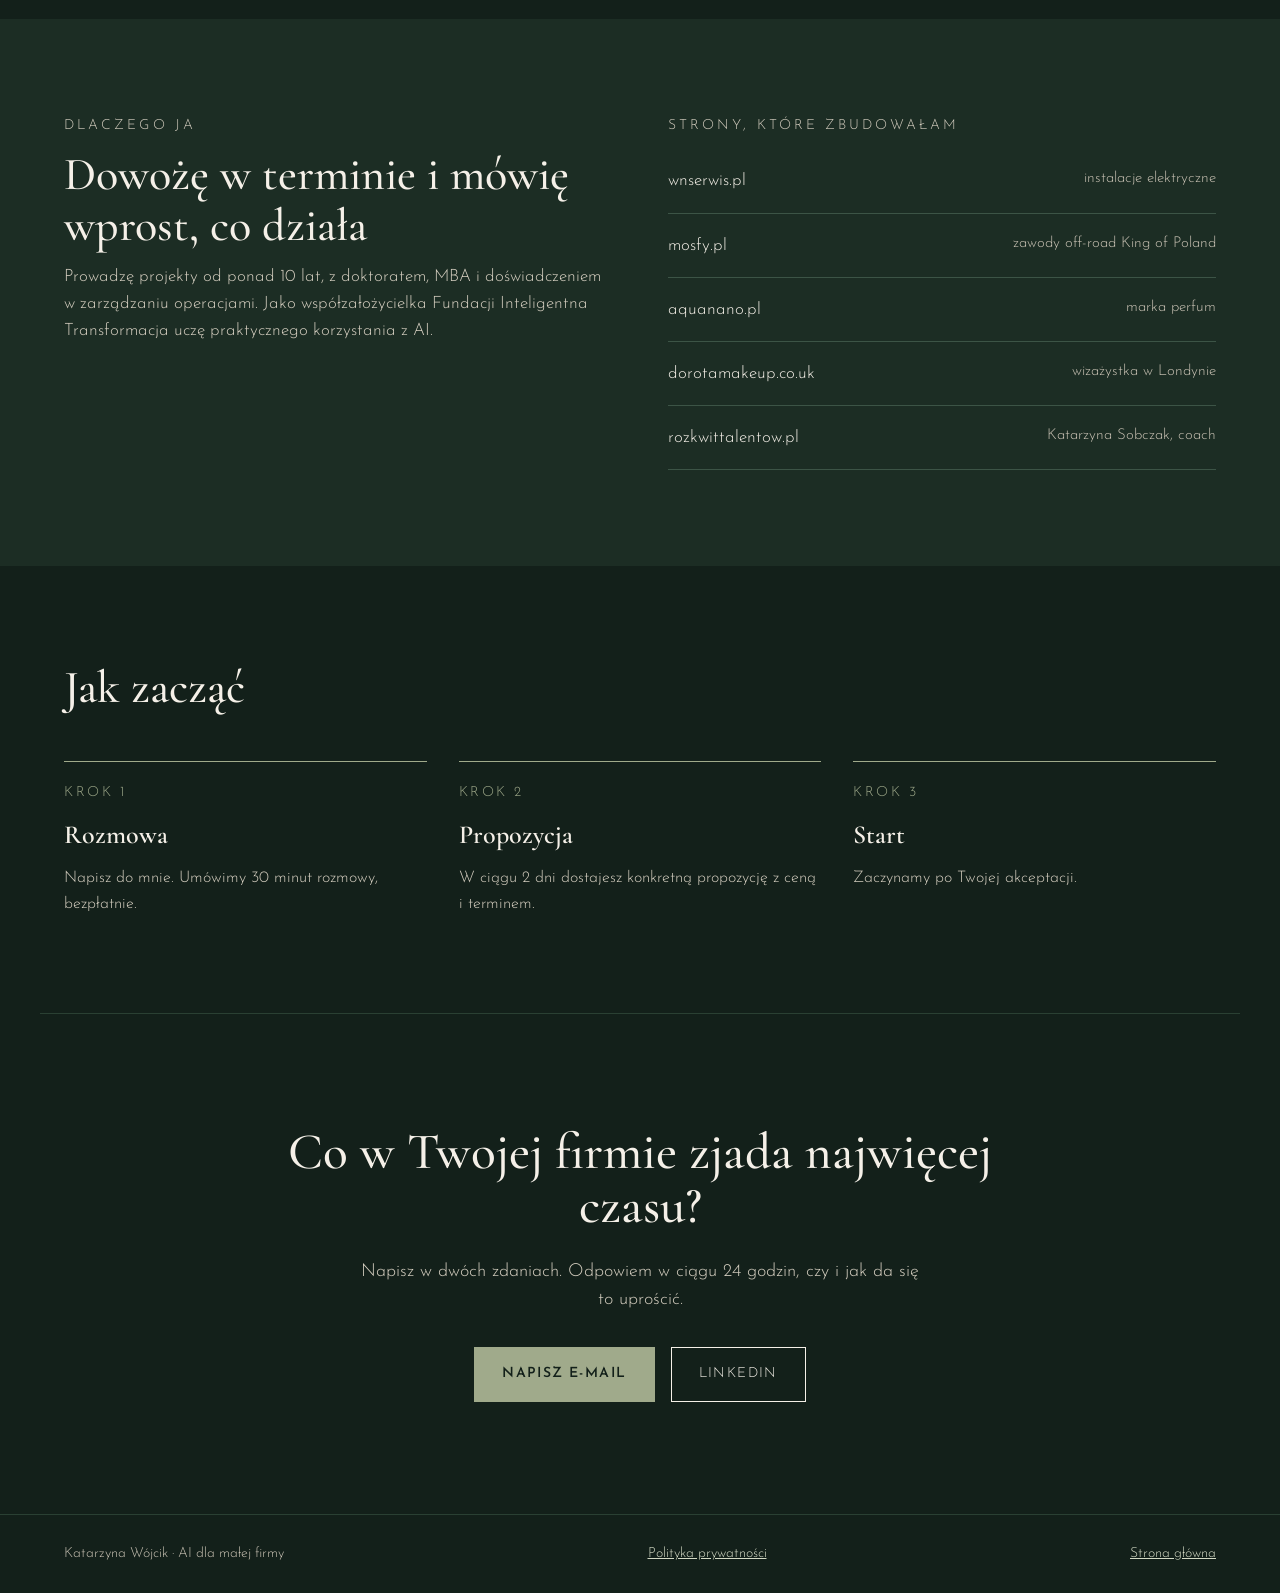
==== commit caee74ba: "Pakiety Start i Firma: jasny zakres, rundy poprawek, poza pakietem (PL/EN); WeTransfer w polityce pr" ====
--- a/ai-dla-firm.html
+++ b/ai-dla-firm.html
@@ -76,6 +76,9 @@
 .time{font-size:14px;letter-spacing:.12em;text-transform:uppercase;color:var(--accent)}
 .pack ul{padding-left:20px;line-height:1.8;color:var(--muted);flex-grow:1}
 .pack .btn{align-self:flex-start}
+.pack li.no{list-style:none;margin-left:-20px;font-style:italic;color:var(--soft)}
+.pk-extra{margin-top:-8px;color:var(--muted);font-size:15px}
+.pk-extra b{color:var(--ink);font-weight:600}
 .rules{list-style:none;display:grid;grid-template-columns:repeat(auto-fit,minmax(260px,1fr));gap:16px}
 .rules li{background:var(--bg-2);padding:22px 26px;color:var(--muted);font-size:16px}
 .rules b{color:var(--ink);font-weight:600}
@@ -176,7 +179,7 @@
       <h4>Start</h4>
       <p class="price">2 400 zł</p>
       <p class="time">2-3 tygodnie</p>
-      <ul><li>Strona-wizytówka (1 strona)</li><li>Formularz kontaktowy</li><li>Profil w Mapach Google</li></ul>
+      <ul><li>1 strona, do 6 sekcji, na sprawdzonym układzie dopasowanym do Twojej marki</li><li>Twoje teksty, ja je redaguję</li><li>Formularz kontaktowy i polityka prywatności</li><li>Profil w Mapach Google i podstawy SEO</li><li>2 rundy poprawek</li><li class="no">Bez logo, wersji językowej i panelu do edycji</li></ul>
       <a class="btn line" href="mailto:katarzynawojcik1@gmail.com?subject=AI%20dla%20mojej%20firmy%20-%20pakiet%20Start">Wybieram Start</a>
     </article>
     <article class="pack star">
@@ -184,7 +187,7 @@
       <h4>Firma</h4>
       <p class="price">5 900 zł</p>
       <p class="time">5-6 tygodni</p>
-      <ul><li>Strona do 5 podstron</li><li>1 automatyzacja do wyboru: rezerwacje, asystent AI lub szablony ofert</li><li>2 h szkolenia zespołu</li></ul>
+      <ul><li>Do 5 podstron, indywidualny projekt</li><li>Wywiad i teksty do wszystkich podstron</li><li>Formularz, polityka prywatności, Mapy Google, SEO</li><li>1 automatyzacja: rezerwacje, asystent AI lub szablony ofert</li><li>2 h szkolenia zespołu</li><li>3 rundy poprawek</li><li class="no">Bez logo i wersji językowej</li></ul>
       <a class="btn solid" href="mailto:katarzynawojcik1@gmail.com?subject=AI%20dla%20mojej%20firmy%20-%20pakiet%20Firma">Wybieram Firmę</a>
     </article>
     <article class="pack">
@@ -204,6 +207,7 @@
       <a class="btn line" href="mailto:katarzynawojcik1@gmail.com?subject=AI%20dla%20mojej%20firmy%20-%20Opieka">Zapytaj o opiekę</a>
     </article>
   </div>
+  <p class="pk-extra"><b>Poza pakietem:</b> logo od 2 500 zł · wersja językowa od 1 000 zł · dodatkowa podstrona od 500 zł · kolejna runda poprawek 150 zł / h</p>
   <ul class="rules">
     <li><b>Dla pierwszych 3 firm:</b> 20% rabatu na pakiet w zamian za krótką opinię i zgodę na pokazanie projektu w portfolio.</li>
     <li><b>Płatność:</b> 50% przed startem, 50% po odbiorze.</li>
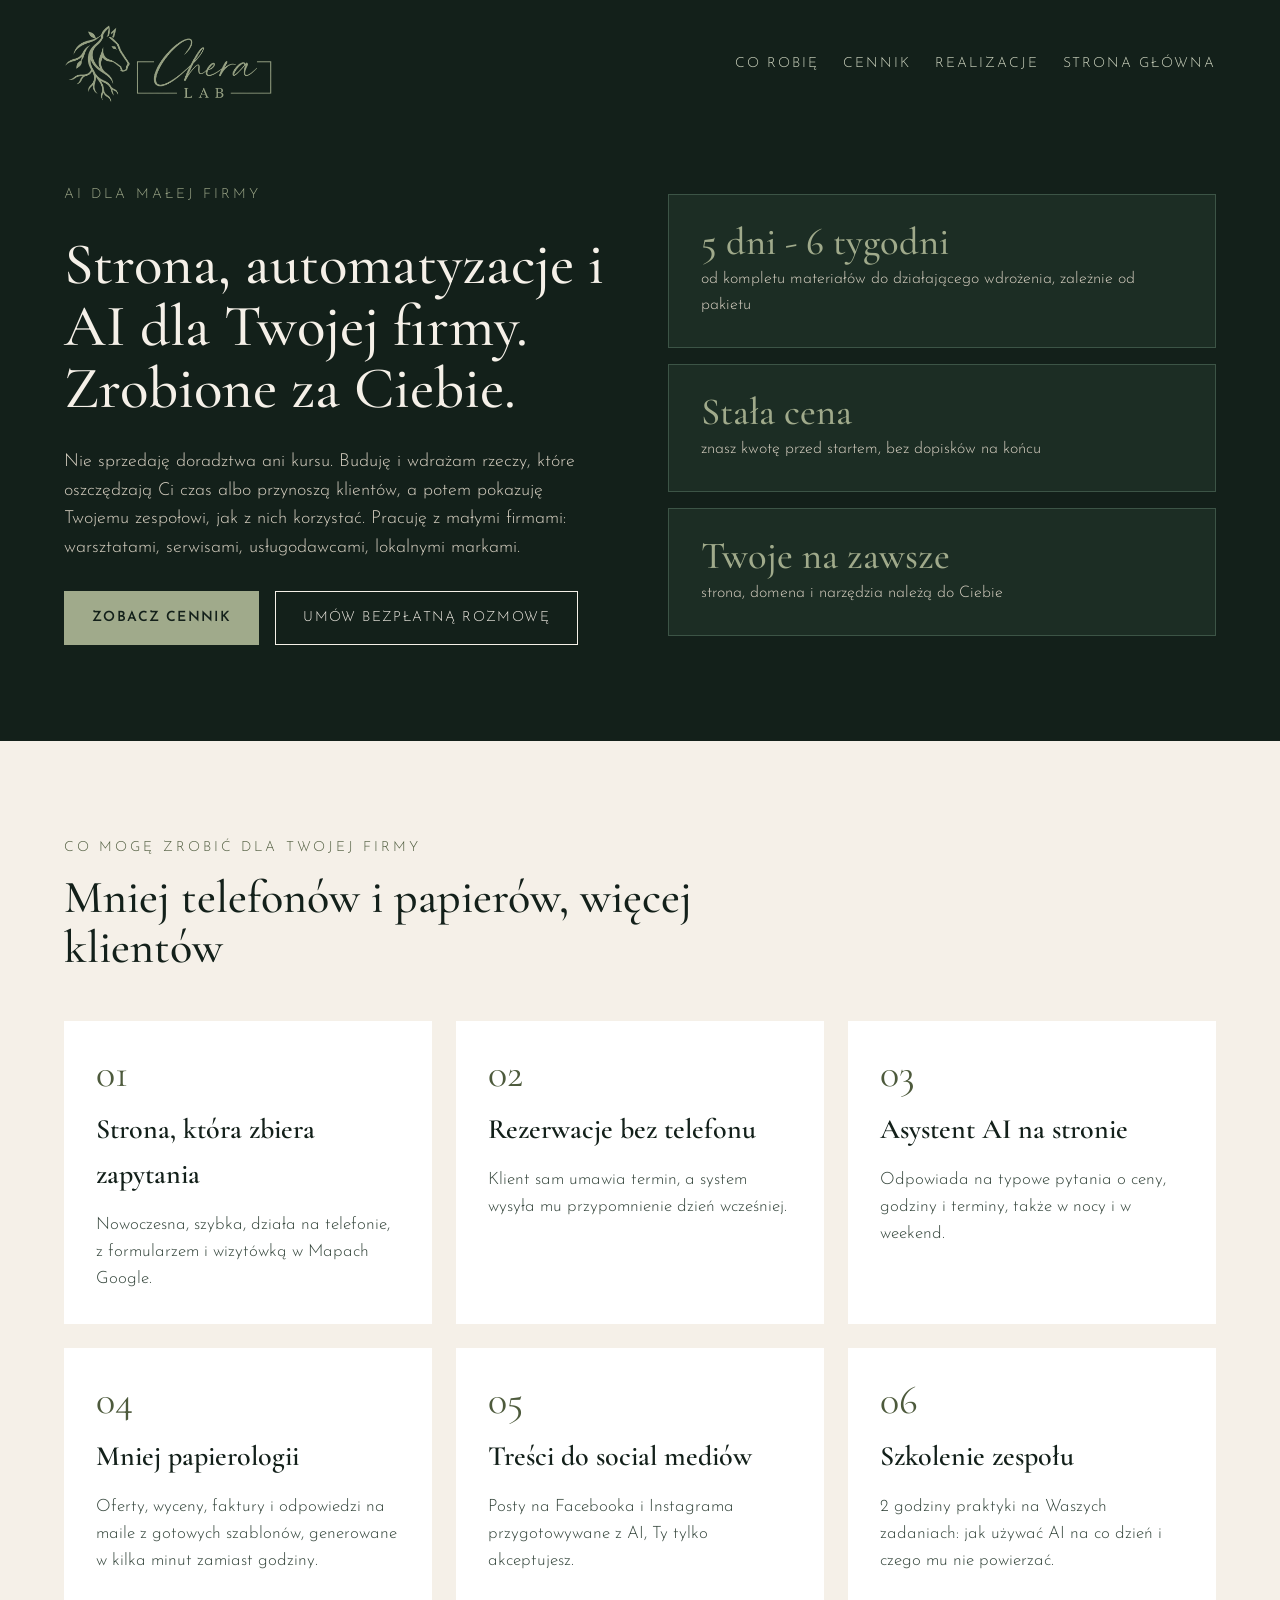
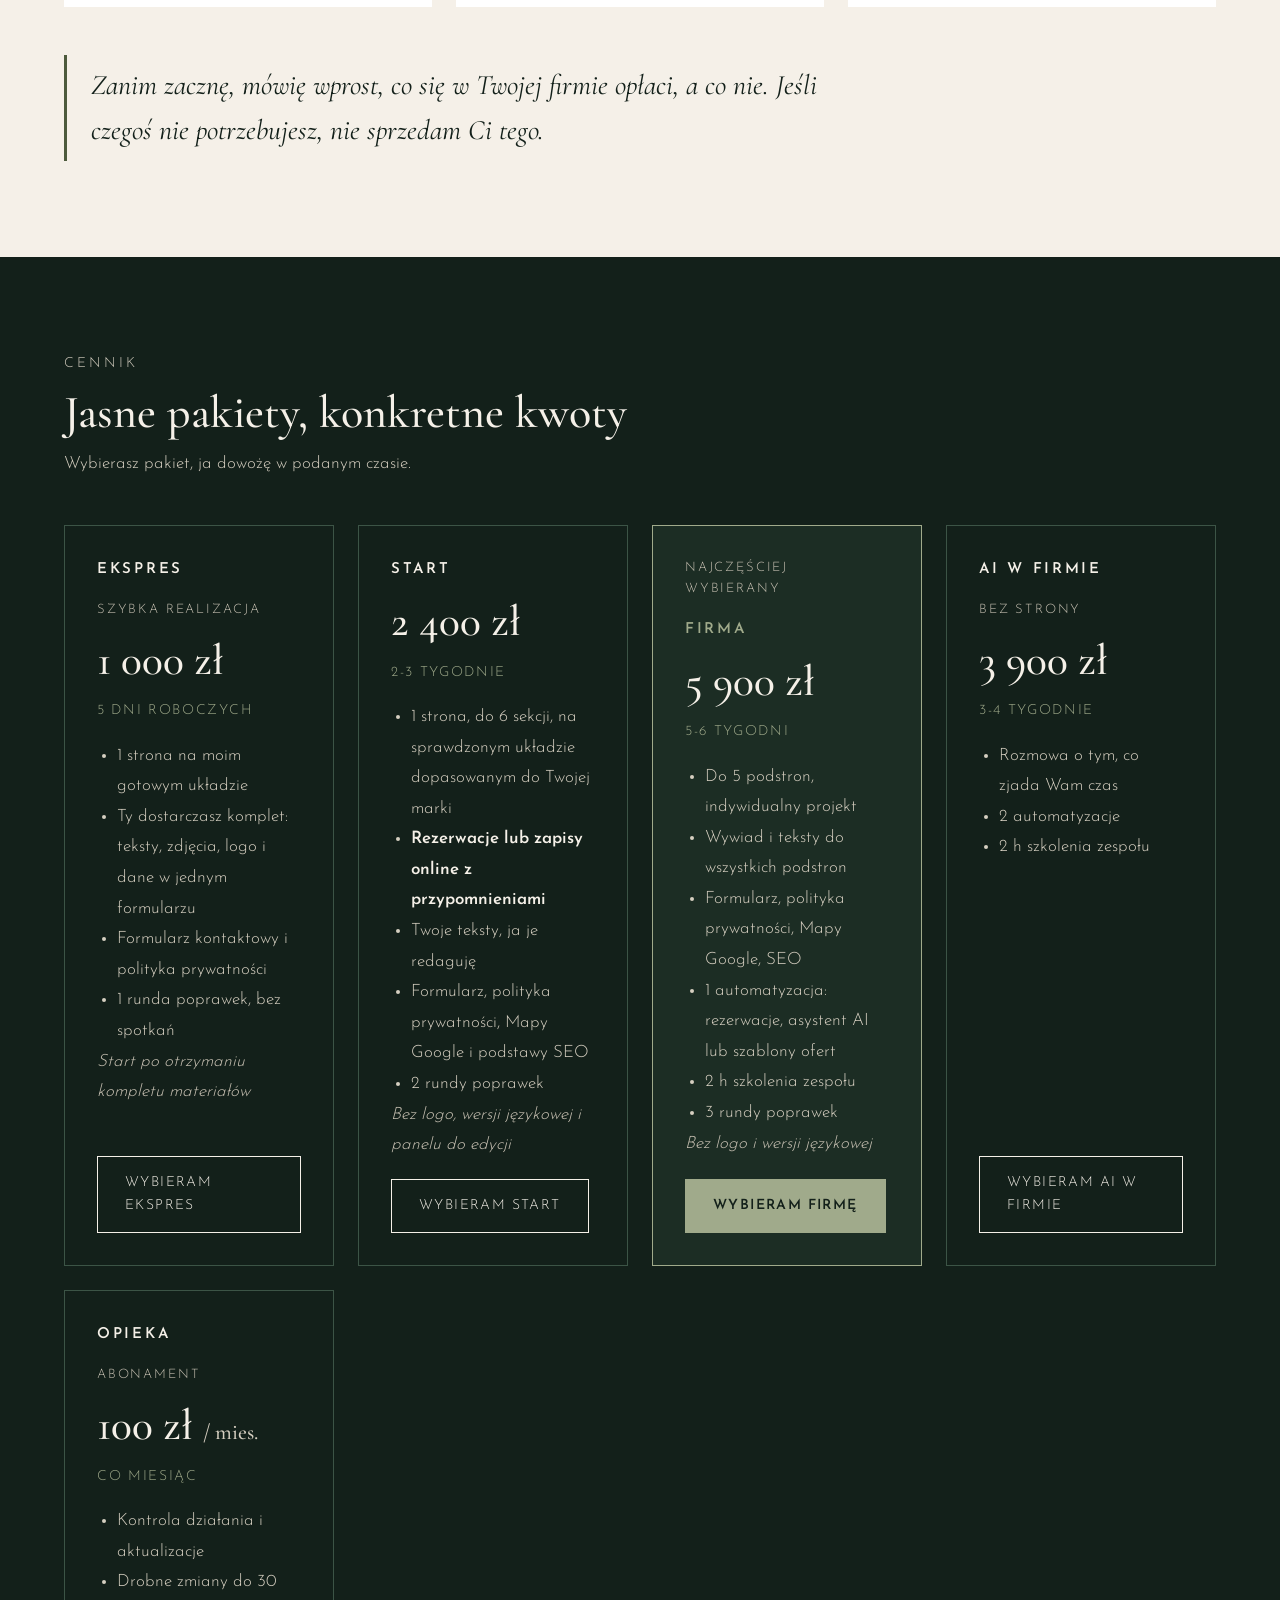
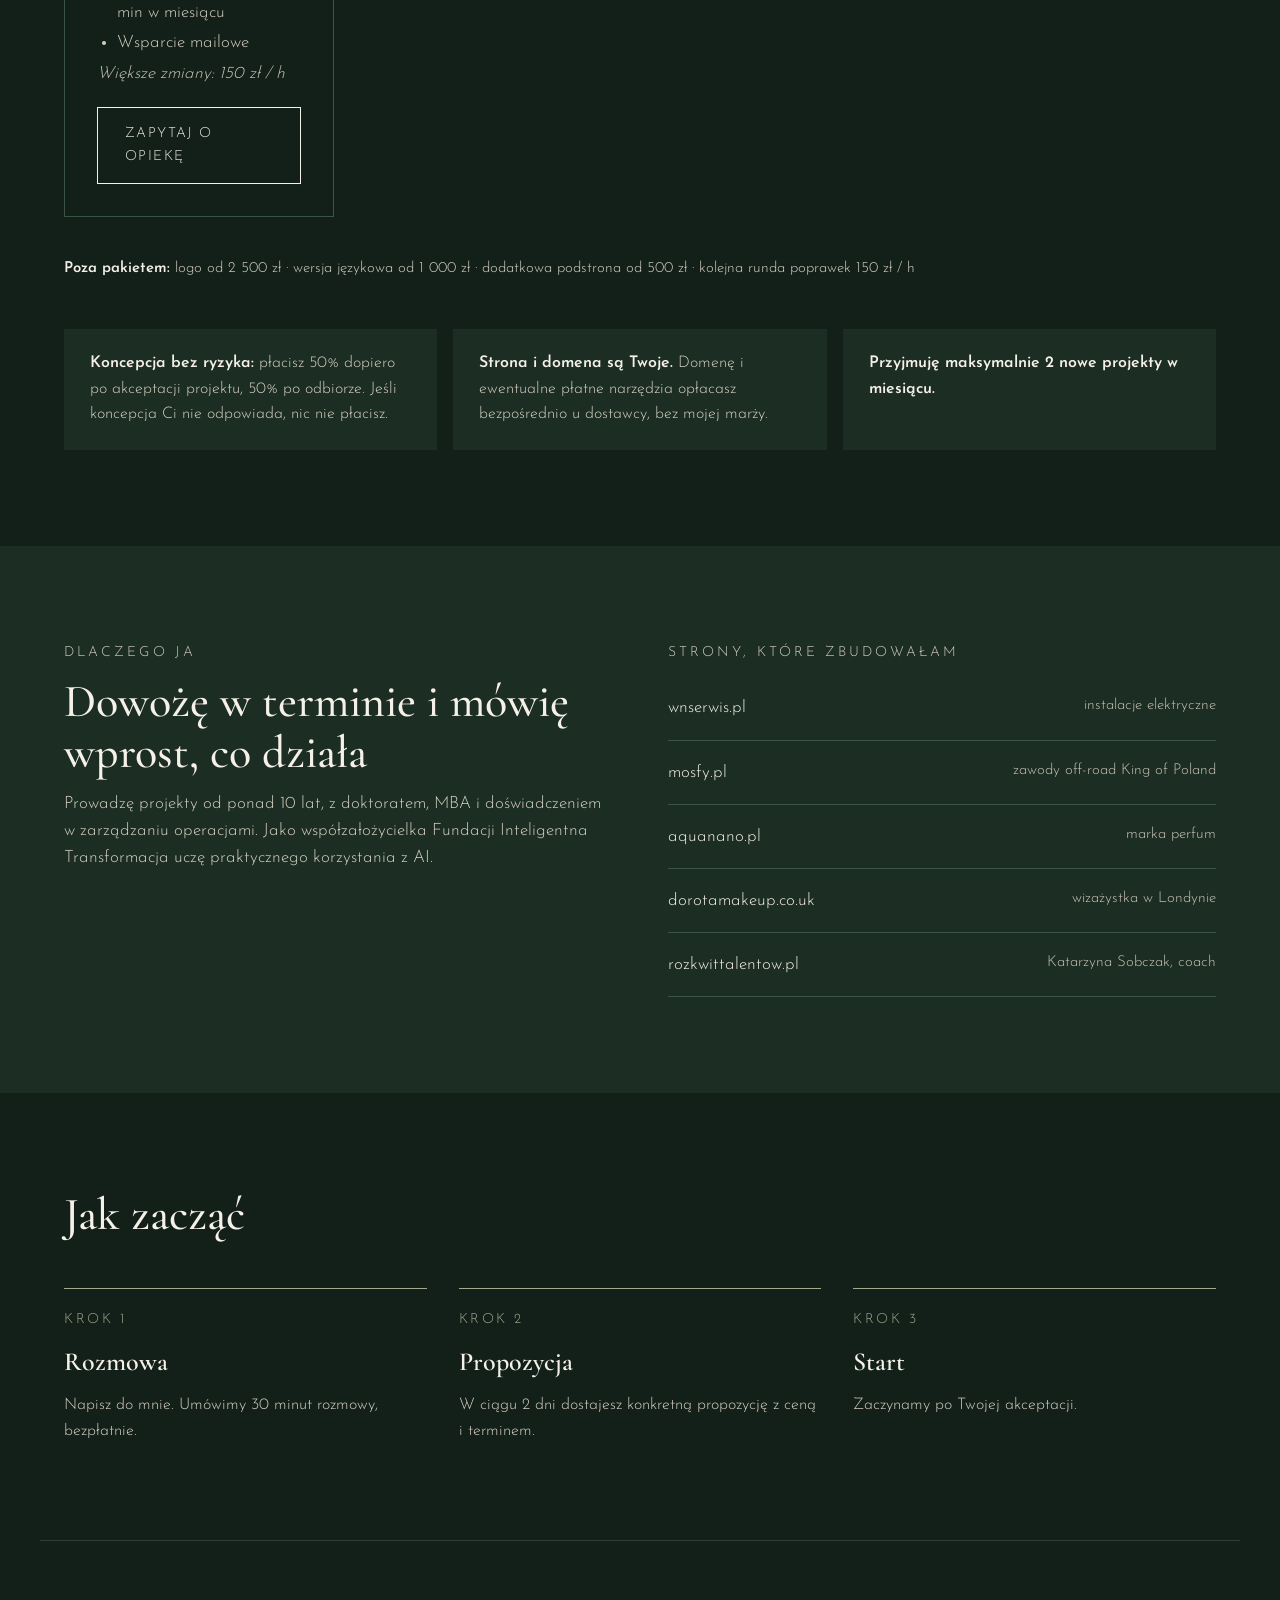
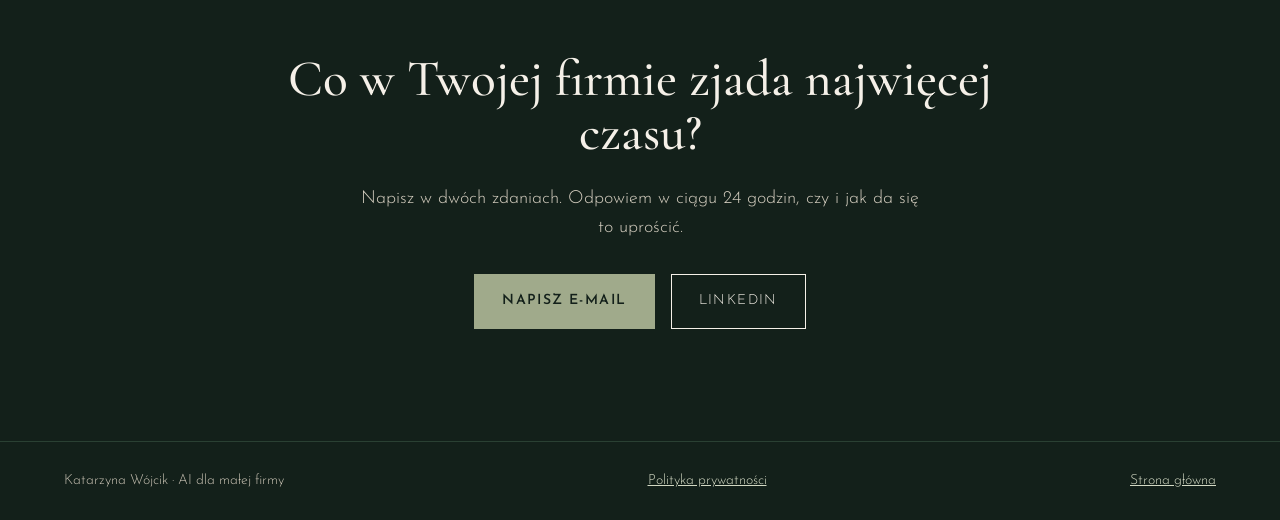
==== commit e4933a93: "Nowa struktura pakietów: Ekspres 1000 zł, Start z rezerwacjami, Opieka 100 zł/mies., koncepcja bez r" ====
--- a/ai-dla-firm.html
+++ b/ai-dla-firm.html
@@ -76,6 +76,7 @@
 .time{font-size:14px;letter-spacing:.12em;text-transform:uppercase;color:var(--accent)}
 .pack ul{padding-left:20px;line-height:1.8;color:var(--muted);flex-grow:1}
 .pack .btn{align-self:flex-start}
+.pack li strong{color:var(--ink);font-weight:600}
 .pack li.no{list-style:none;margin-left:-20px;font-style:italic;color:var(--soft)}
 .pk-extra{margin-top:-8px;color:var(--muted);font-size:15px}
 .pk-extra b{color:var(--ink);font-weight:600}
@@ -144,7 +145,7 @@
     </div>
   </div>
   <div class="facts">
-    <div><b>2-6 tygodni</b><span>od rozmowy do działającego wdrożenia, zależnie od pakietu</span></div>
+    <div><b>5 dni - 6 tygodni</b><span>od kompletu materiałów do działającego wdrożenia, zależnie od pakietu</span></div>
     <div><b>Stała cena</b><span>znasz kwotę przed startem, bez dopisków na końcu</span></div>
     <div><b>Twoje na zawsze</b><span>strona, domena i narzędzia należą do Ciebie</span></div>
   </div>
@@ -176,10 +177,18 @@
   </div>
   <div class="packs">
     <article class="pack">
+      <h4>Ekspres</h4>
+      <p class="tag">szybka realizacja</p>
+      <p class="price">1 000 zł</p>
+      <p class="time">5 dni roboczych</p>
+      <ul><li>1 strona na moim gotowym układzie</li><li>Ty dostarczasz komplet: teksty, zdjęcia, logo i dane w jednym formularzu</li><li>Formularz kontaktowy i polityka prywatności</li><li>1 runda poprawek, bez spotkań</li><li class="no">Start po otrzymaniu kompletu materiałów</li></ul>
+      <a class="btn line" href="mailto:katarzynawojcik1@gmail.com?subject=AI%20dla%20mojej%20firmy%20-%20pakiet%20Ekspres">Wybieram Ekspres</a>
+    </article>
+    <article class="pack">
       <h4>Start</h4>
       <p class="price">2 400 zł</p>
       <p class="time">2-3 tygodnie</p>
-      <ul><li>1 strona, do 6 sekcji, na sprawdzonym układzie dopasowanym do Twojej marki</li><li>Twoje teksty, ja je redaguję</li><li>Formularz kontaktowy i polityka prywatności</li><li>Profil w Mapach Google i podstawy SEO</li><li>2 rundy poprawek</li><li class="no">Bez logo, wersji językowej i panelu do edycji</li></ul>
+      <ul><li>1 strona, do 6 sekcji, na sprawdzonym układzie dopasowanym do Twojej marki</li><li><strong>Rezerwacje lub zapisy online z przypomnieniami</strong></li><li>Twoje teksty, ja je redaguję</li><li>Formularz, polityka prywatności, Mapy Google i podstawy SEO</li><li>2 rundy poprawek</li><li class="no">Bez logo, wersji językowej i panelu do edycji</li></ul>
       <a class="btn line" href="mailto:katarzynawojcik1@gmail.com?subject=AI%20dla%20mojej%20firmy%20-%20pakiet%20Start">Wybieram Start</a>
     </article>
     <article class="pack star">
@@ -201,16 +210,15 @@
     <article class="pack">
       <h4>Opieka</h4>
       <p class="tag">abonament</p>
-      <p class="price">390 zł <small>/ mies.</small></p>
+      <p class="price">100 zł <small>/ mies.</small></p>
       <p class="time">co miesiąc</p>
-      <ul><li>Poprawki i nowe treści do 2 h w miesiącu</li><li>Aktualizacje</li><li>Wsparcie przy AI</li></ul>
+      <ul><li>Kontrola działania i aktualizacje</li><li>Drobne zmiany do 30 min w miesiącu</li><li>Wsparcie mailowe</li><li class="no">Większe zmiany: 150 zł / h</li></ul>
       <a class="btn line" href="mailto:katarzynawojcik1@gmail.com?subject=AI%20dla%20mojej%20firmy%20-%20Opieka">Zapytaj o opiekę</a>
     </article>
   </div>
   <p class="pk-extra"><b>Poza pakietem:</b> logo od 2 500 zł · wersja językowa od 1 000 zł · dodatkowa podstrona od 500 zł · kolejna runda poprawek 150 zł / h</p>
   <ul class="rules">
-    <li><b>Dla pierwszych 3 firm:</b> 20% rabatu na pakiet w zamian za krótką opinię i zgodę na pokazanie projektu w portfolio.</li>
-    <li><b>Płatność:</b> 50% przed startem, 50% po odbiorze.</li>
+    <li><b>Koncepcja bez ryzyka:</b> płacisz 50% dopiero po akceptacji projektu, 50% po odbiorze. Jeśli koncepcja Ci nie odpowiada, nic nie płacisz.</li>
     <li><b>Strona i domena są Twoje.</b> Domenę i ewentualne płatne narzędzia opłacasz bezpośrednio u dostawcy, bez mojej marży.</li>
     <li><b>Przyjmuję maksymalnie 2 nowe projekty w miesiącu.</b></li>
   </ul>
